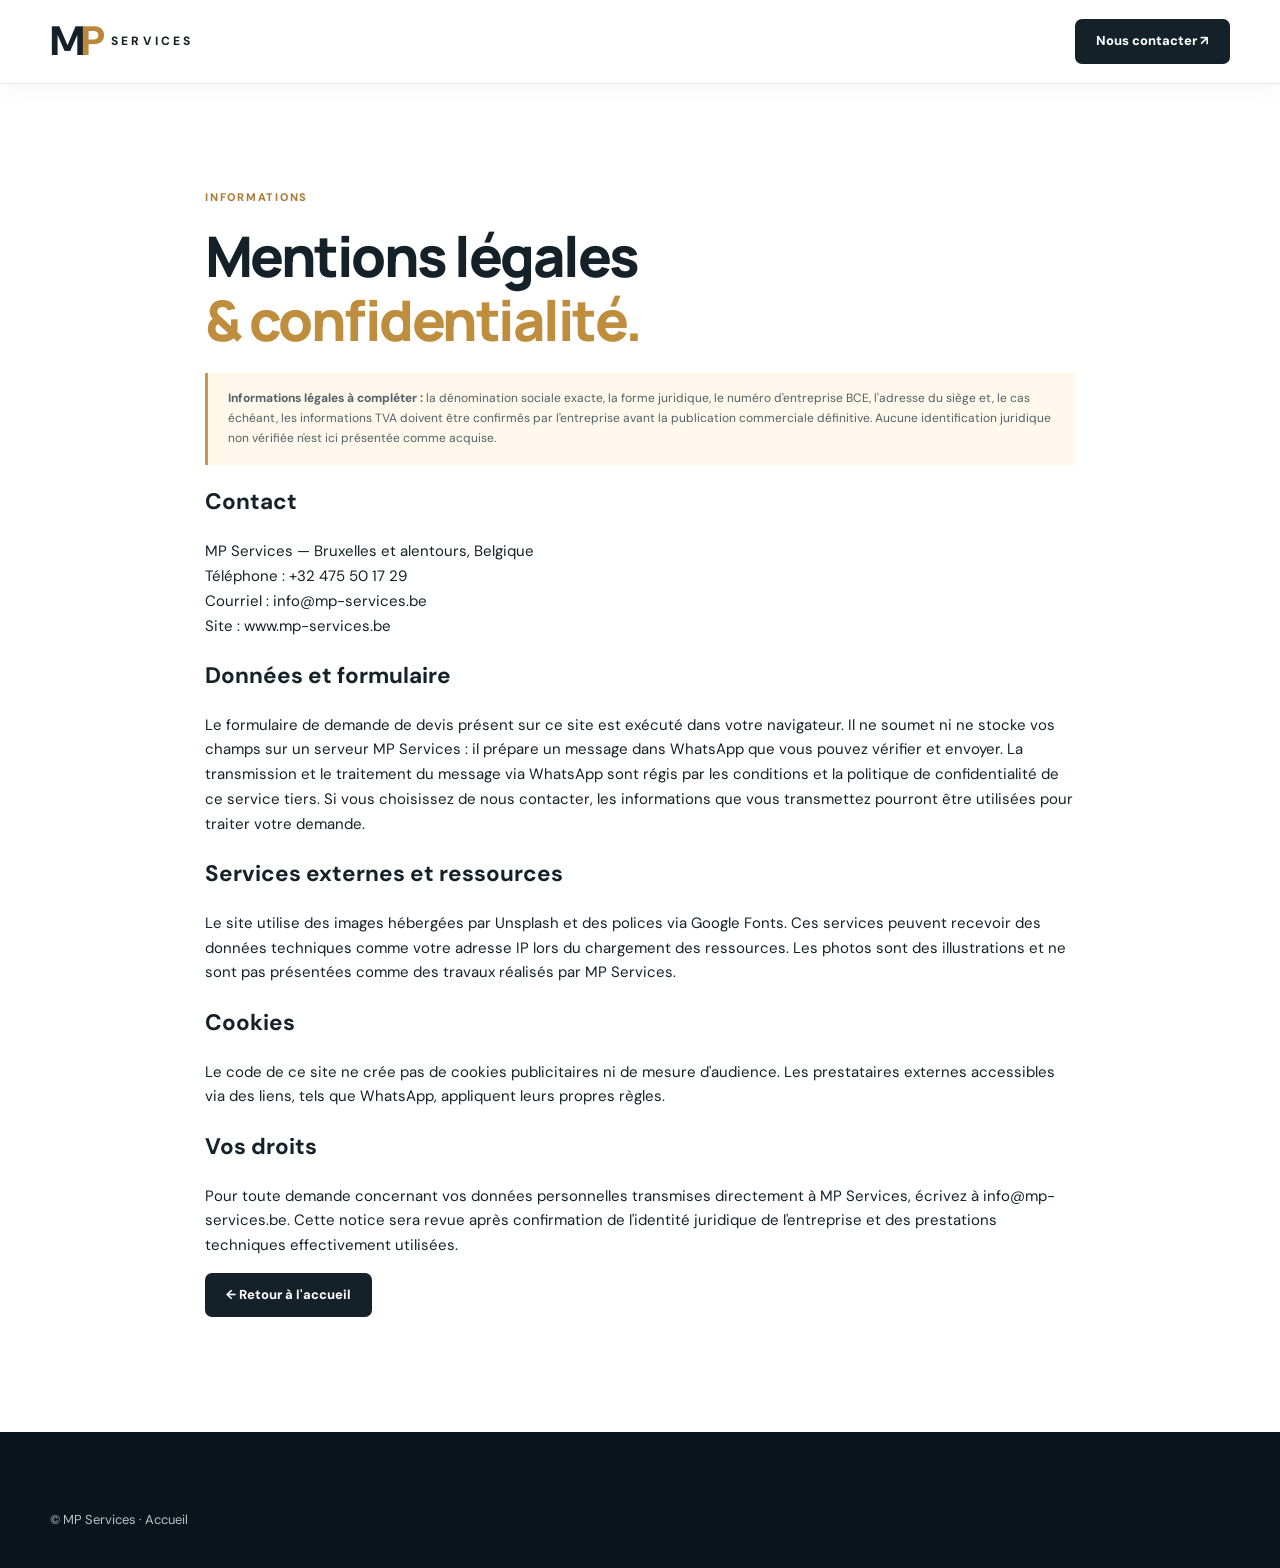
==== mentions-legales.html @ d0481eaf "feat: add provisional Belgian legal and privacy information" ====
<!doctype html><html lang="fr-BE"><head><meta charset="utf-8"><meta name="viewport" content="width=device-width,initial-scale=1"><title>Mentions légales et confidentialité | MP Services</title><meta name="robots" content="noindex,follow"><link rel="icon" href="assets/favicon.svg" type="image/svg+xml"><link rel="stylesheet" href="assets/site.css"></head><body><header class="site-header"><div class="container nav-inner"><a class="brand" href="./"><span class="brand-symbol">M<span>P</span></span><span class="brand-word">SERVICES</span></a><a class="btn btn-dark" href="./#contact">Nous contacter ↗</a></div></header><main class="section"><div class="container" style="max-width:870px"><span class="kicker">INFORMATIONS</span><h1 class="h2">Mentions légales<br><em>& confidentialité.</em></h1><div class="disclosure"><strong>Informations légales à compléter :</strong> la dénomination sociale exacte, la forme juridique, le numéro d'entreprise BCE, l'adresse du siège et, le cas échéant, les informations TVA doivent être confirmés par l'entreprise avant la publication commerciale définitive. Aucune identification juridique non vérifiée n'est ici présentée comme acquise.</div><h2>Contact</h2><p>MP Services — Bruxelles et alentours, Belgique<br>Téléphone : <a href="tel:+32475501729">+32 475 50 17 29</a><br>Courriel : <a href="mailto:info@mp-services.be">info@mp-services.be</a><br>Site : www.mp-services.be</p><h2>Données et formulaire</h2><p>Le formulaire de demande de devis présent sur ce site est exécuté dans votre navigateur. Il ne soumet ni ne stocke vos champs sur un serveur MP Services : il prépare un message dans WhatsApp que vous pouvez vérifier et envoyer. La transmission et le traitement du message via WhatsApp sont régis par les conditions et la politique de confidentialité de ce service tiers. Si vous choisissez de nous contacter, les informations que vous transmettez pourront être utilisées pour traiter votre demande.</p><h2>Services externes et ressources</h2><p>Le site utilise des images hébergées par Unsplash et des polices via Google Fonts. Ces services peuvent recevoir des données techniques comme votre adresse IP lors du chargement des ressources. Les photos sont des illustrations et ne sont pas présentées comme des travaux réalisés par MP Services.</p><h2>Cookies</h2><p>Le code de ce site ne crée pas de cookies publicitaires ni de mesure d'audience. Les prestataires externes accessibles via des liens, tels que WhatsApp, appliquent leurs propres règles.</p><h2>Vos droits</h2><p>Pour toute demande concernant vos données personnelles transmises directement à MP Services, écrivez à <a href="mailto:info@mp-services.be">info@mp-services.be</a>. Cette notice sera revue après confirmation de l'identité juridique de l'entreprise et des prestations techniques effectivement utilisées.</p><p><a class="btn btn-dark" href="./">← Retour à l'accueil</a></p></div></main><footer class="footer"><div class="container"><p>© MP Services · <a href="./">Accueil</a></p></div></footer></body></html>
---- assets/site.css ----
@import url('https://fonts.googleapis.com/css2?family=DM+Sans:wght@400;500;600;700;800&family=Manrope:wght@400;500;600;700;800&display=swap');
:root{--ink:#142129;--ink2:#22303a;--gold:#c69a4b;--gold2:#e7c991;--paper:#faf9f6;--muted:#68737b;--line:#e4e7e8;--white:#fff;--radius:14px}
*,*::before,*::after{box-sizing:border-box}html{scroll-behavior:smooth;scroll-padding-top:92px}body{margin:0;background:#fff;color:var(--ink);font:15px/1.65 'DM Sans',Arial,sans-serif;-webkit-font-smoothing:antialiased;overflow-x:hidden}
a{color:inherit;text-decoration:none}button,input,select,textarea{font:inherit}button{cursor:pointer}img{max-width:100%;display:block}figure{margin:0}[hidden]{display:none!important}
:focus-visible{outline:3px solid #af823c;outline-offset:4px}.sr-only{position:absolute;width:1px;height:1px;padding:0;margin:-1px;overflow:hidden;clip:rect(0,0,0,0);white-space:nowrap;border:0}.container{width:min(1180px,calc(100% - 48px));margin-inline:auto}
.kicker{font-weight:800;text-transform:uppercase;letter-spacing:.16em;font-size:11px;color:#aa7b36}.h2{font-family:Manrope,Arial,sans-serif;font-weight:800;line-height:1.14;letter-spacing:-.045em;font-size:clamp(33px,4.5vw,56px);margin:15px 0 20px}.h2 em,.hero h1 em{font-style:normal;color:#be8e3e}.lead{color:#5f6a72;font-size:16px;max-width:610px}.section{padding:100px 0}.section-soft{background:var(--paper)}.section-head{display:flex;align-items:end;justify-content:space-between;gap:38px;margin-bottom:39px}.section-head .lead{max-width:380px;margin:0}
.topbar{background:#0e171e;color:#e7e9e9;font-size:12px}.topbar-inner{display:flex;justify-content:space-between;align-items:center;gap:20px;padding:8px 0}.topbar a{color:#efcb8c;font-weight:700}
.site-header{background:#fff;position:sticky;top:0;z-index:50;border-bottom:1px solid #e8e8e6;box-shadow:0 3px 20px #17222a0b}.nav-inner{height:83px;display:flex;gap:28px;align-items:center;justify-content:space-between}
.brand{display:flex;align-items:center;gap:10px;white-space:nowrap}.brand-symbol{font-size:41px;font-weight:800;letter-spacing:-.1em;line-height:1}.brand-symbol span{color:#bb873b}.brand-word{font-size:12px;line-height:1.25;letter-spacing:.27em;font-weight:800}.nav-links{display:flex;gap:28px;align-items:center;font-size:13px;font-weight:700}.nav-links a:hover,.footer a:hover{color:#b48239}.nav-actions{display:flex;align-items:center;gap:12px}
.btn{border-radius:7px;padding:13px 20px;display:inline-flex;align-items:center;justify-content:center;gap:10px;font-size:13px;font-weight:800;line-height:1.25;border:1px solid transparent;transition:background .2s,transform .2s}.btn:hover{transform:translateY(-2px)}.btn-gold{background:var(--gold);color:#172129}.btn-gold:hover{background:#e1b86f}.btn-dark{background:var(--ink);color:white}.btn-dark:hover{background:#344551}.btn-outline-light{border-color:#ffffff88;color:white}.btn-outline-light:hover{background:#ffffff20}.btn-outline{border-color:var(--ink);color:var(--ink)}.menu-toggle{display:none;border:0;background:none;padding:8px;font-size:26px}
.hero{min-height:690px;position:relative;display:flex;align-items:center;background:#1c262a;overflow:hidden;color:#fff}.hero-photo{position:absolute;inset:0;width:100%;height:100%;object-fit:cover;object-position:center 54%;filter:saturate(.88)}.hero:after{content:"";position:absolute;inset:0;background:linear-gradient(90deg,#0d171eea 2%,#14222dcc 37%,#10202b30 88%)}.hero-inner{position:relative;z-index:1;padding:95px 0 105px}.hero .kicker{color:#e6ba77}.hero h1{font:800 clamp(44px,6.4vw,83px)/1.09 Manrope,Arial,sans-serif;letter-spacing:-.055em;max-width:790px;margin:21px 0}.hero h1 em{color:#e6ba77}.hero .desc{color:#e9eaea;max-width:555px;font-size:17px;line-height:1.75}.hero-actions{display:flex;flex-wrap:wrap;gap:12px;margin-top:30px}.hero-badges{display:flex;flex-wrap:wrap;gap:26px;margin-top:57px;font-size:12px;font-weight:700;color:#eee}.hero-badges span:before{content:"✦";color:var(--gold2);margin-right:10px}.hero-credit{position:absolute;right:18px;bottom:10px;font-size:10px;color:#fffc;z-index:2}
.benefits{background:#fff;border-bottom:1px solid var(--line)}.benefit-grid{display:grid;grid-template-columns:repeat(3,1fr)}.benefit{padding:30px 22px;display:flex;gap:16px;align-items:center;border-right:1px solid var(--line)}.benefit:last-child{border:0}.benefit-icon{width:48px;height:48px;border:1px solid #dfc497;display:grid;place-items:center;border-radius:50%;color:#ac772e;font-size:22px;flex:none}.benefit b{display:block;font-size:14px}.benefit p{margin:2px 0 0;font-size:12px;color:var(--muted)}
.intro-grid{display:grid;grid-template-columns:1fr 1fr;gap:9%;align-items:center}.intro-photo-wrap{position:relative}.intro-photo-wrap img{height:500px;width:100%;object-fit:cover;border-radius:var(--radius)}.intro-photo-wrap:after{content:"";position:absolute;border:7px solid #e6c58a;width:42%;height:41%;right:-16px;bottom:-16px;border-radius:5px;z-index:-1}.intro-copy p{color:var(--muted);margin-bottom:23px}
.services-grid{display:grid;grid-template-columns:repeat(3,1fr);gap:22px}.service-card{background:white;border:1px solid var(--line);border-radius:12px;overflow:hidden;transition:transform .2s,box-shadow .2s}.service-card:hover{transform:translateY(-4px);box-shadow:0 15px 35px #12212b15}.service-card img{width:100%;height:230px;object-fit:cover}.service-card-body{padding:25px}.service-card .eyeline{font-size:11px;letter-spacing:.11em;color:#a47836;font-weight:800;text-transform:uppercase}.service-card h3{margin:6px 0 7px;font-size:21px;letter-spacing:-.025em}.service-card p{color:var(--muted);font-size:13px;min-height:68px}.service-card a{font-size:13px;font-weight:800;color:#8e642d;display:inline-flex;align-items:center;gap:8px}.service-card a:hover{text-decoration:underline}
.panel-dark{background:#111c23;color:white;padding:75px 0}.panel-dark .h2{max-width:720px}.panel-dark .lead{color:#c8d0d2}.panel-dark .kicker{color:#dfb474}.panel-cols{display:grid;grid-template-columns:1.4fr .6fr;align-items:center;gap:50px}
.filters{display:flex;gap:10px;flex-wrap:wrap;margin:24px 0 28px}.filter{border:1px solid #d9dddf;background:white;border-radius:99px;padding:10px 18px;font-weight:800;font-size:12px}.filter[aria-pressed=true]{background:var(--ink);color:#fff;border-color:var(--ink)}.gallery-grid{display:grid;grid-template-columns:repeat(3,1fr);gap:20px}.gallery-item{overflow:hidden;border-radius:12px;background:#fff;border:1px solid #e5e6e6;cursor:pointer;text-align:left;padding:0}.gallery-item:hover img{transform:scale(1.045)}.gallery-item img{width:100%;height:255px;object-fit:cover;transition:transform .35s}.gallery-meta{padding:18px 19px}.gallery-meta strong{font-size:17px;display:block}.gallery-meta span{color:var(--muted);font-size:12px}.tag{font-size:10px;font-weight:800;text-transform:uppercase;letter-spacing:.1em;color:#956b35}.disclosure{border-left:3px solid var(--gold);background:#fff8eb;padding:16px 20px;font-size:12px;color:#526069;margin-top:22px;line-height:1.65}
.process-grid{display:grid;grid-template-columns:repeat(4,1fr);gap:20px}.process-item{border-top:2px solid #dbbf8e;padding-top:20px}.process-item .number{font-size:35px;font-weight:800;color:#c89e5b}.process-item h3{font-size:18px;margin:10px 0}.process-item p{color:var(--muted);font-size:13px}
.comparison-layout{display:grid;grid-template-columns:.7fr 1.3fr;align-items:center;gap:8%}.compare-box{border-radius:12px;overflow:hidden;position:relative;aspect-ratio:16/10;background:#d1d1cd}.compare-box img{position:absolute;inset:0;width:100%;height:100%;object-fit:cover}.compare-top{clip-path:inset(0 50% 0 0)}.compare-divider{position:absolute;top:0;bottom:0;left:50%;width:3px;background:white;transform:translateX(-50%);box-shadow:0 0 8px #0008}.compare-handle{position:absolute;left:50%;top:50%;transform:translate(-50%,-50%);background:white;width:45px;height:45px;border-radius:50%;display:grid;place-items:center;box-shadow:0 2px 12px #0003;font-size:19px}.compare-label{position:absolute;top:18px;background:#142129cc;color:#fff;font-size:11px;font-weight:700;padding:7px 10px;border-radius:5px}.compare-label.before{left:17px}.compare-label.after{right:17px}.compare-range{width:100%;margin:14px 0;accent-color:#a77e3c}.compare-note{font-size:11px;color:#64717b}
.testimonials-placeholder{background:#f5f2eb;border-radius:12px;padding:30px}.testimonials-placeholder p{color:var(--muted);font-size:13px}
.faq-list{max-width:820px;margin:auto}.faq-list details{border-bottom:1px solid var(--line);padding:19px 0}.faq-list summary{font-weight:800;font-size:16px;cursor:pointer;list-style:none;display:flex;justify-content:space-between;gap:15px}.faq-list summary:after{content:"+";color:#b58a45;font-size:23px}.faq-list details[open] summary:after{content:"−"}.faq-list p{color:var(--muted);margin:12px 0 2px;font-size:14px}
.contact-section{background:#101b23;color:white}.contact-grid{display:grid;grid-template-columns:1fr 1fr;gap:10%;align-items:start}.contact-section .kicker{color:#e4b36b}.contact-section .h2 em{color:#e4b36b}.contact-section .lead{color:#c9ced1}.contact-methods{display:grid;gap:16px;margin-top:40px}.contact-methods a{font-size:18px;font-weight:800;overflow-wrap:anywhere}.contact-methods a:hover{color:#e7bc7c}.contact-methods span{color:#d8dedf;font-size:14px}
.quote-form{background:white;border-radius:12px;padding:32px;color:var(--ink)}.quote-form h3{font-size:22px;margin:0 0 6px}.quote-form>p{font-size:13px;color:var(--muted);margin:0 0 16px}.form-row{display:grid;grid-template-columns:1fr 1fr;gap:12px}.quote-form label{display:block;font-size:12px;font-weight:800;margin:14px 0 5px}.quote-form input,.quote-form textarea,.quote-form select{border:1px solid #d8dddf;border-radius:6px;background:#fcfcfb;width:100%;padding:12px 13px;min-height:46px;color:var(--ink)}.quote-form textarea{min-height:110px;resize:vertical}.quote-form .btn{width:100%;margin-top:20px}.form-note{font-size:11px!important;line-height:1.5;color:#67727a!important;margin-top:12px!important}
.footer{background:#0b141a;color:white;padding:64px 0 24px}.footer-grid{display:grid;grid-template-columns:1.6fr .8fr 1fr;gap:45px}.footer p,.footer a,.footer small{color:#b9c2c7;font-size:13px}.footer nav{display:grid;gap:10px;align-content:start}.footer strong{display:block;color:white;margin-bottom:12px}.footer-bottom{border-top:1px solid #ffffff22;margin-top:45px;padding-top:21px;display:flex;justify-content:space-between;gap:15px;flex-wrap:wrap;color:#94a0a6;font-size:11px}.footer-bottom a{font-size:11px}
.whatsapp-floating{position:fixed;right:22px;bottom:22px;z-index:55;background:#20b765;border:2px solid white;color:white;border-radius:60px;padding:12px 17px;box-shadow:0 7px 22px #0005;font-weight:800;display:flex;align-items:center;gap:8px}.whatsapp-floating:hover{background:#13974e}
.modal{position:fixed;inset:0;background:#061017e8;z-index:100;display:none;align-items:center;justify-content:center;padding:26px}.modal.open{display:flex}.modal-shell{width:min(980px,100%);max-height:92vh;overflow:auto;background:#fff;border-radius:13px;position:relative}.modal-shell img{width:100%;max-height:68vh;object-fit:contain;background:#111}.modal-description{padding:16px 23px}.modal-description strong{display:block}.modal-description p{margin:5px 0;color:var(--muted);font-size:13px}.modal-close{position:absolute;right:12px;top:12px;background:white;color:#142129;border:0;border-radius:50%;width:42px;height:42px;font-size:23px;box-shadow:0 3px 15px #0005}
.service-hero{background:#15222b;color:#fff;padding:85px 0 80px}.service-hero .h2{max-width:800px}.service-hero p{color:#cbd0d2;max-width:660px}.service-detail-grid{display:grid;grid-template-columns:1fr 1fr;gap:8%;align-items:center}.service-detail-grid img{width:100%;height:470px;object-fit:cover;border-radius:12px}.service-detail-grid ul{padding-left:18px;color:var(--muted)}.service-detail-grid li{margin-bottom:10px}.breadcrumbs{font-size:12px;color:#e7c78d}.breadcrumbs a{text-decoration:underline}
@media(max-width:1050px){.nav-links{gap:16px}.nav-inner{gap:10px}.services-grid{grid-template-columns:repeat(2,1fr)}.gallery-grid{grid-template-columns:repeat(2,1fr)}.contact-grid{gap:5%}}
@media(max-width:800px){.nav-inner{height:72px}.menu-toggle{display:block}.nav-links{display:none;position:absolute;top:72px;left:0;right:0;flex-direction:column;align-items:stretch;background:#fff;padding:24px;box-shadow:0 14px 25px #14212918;gap:19px}.nav-links.is-open{display:flex}.nav-actions .btn{display:none}.benefit-grid{grid-template-columns:1fr}.benefit{padding:20px 0;border-right:0;border-bottom:1px solid var(--line)}.benefit:last-child{border:0}.intro-grid,.comparison-layout,.contact-grid,.service-detail-grid{grid-template-columns:1fr}.intro-photo-wrap img{height:370px}.process-grid{grid-template-columns:repeat(2,1fr)}.panel-cols{grid-template-columns:1fr}.footer-grid{grid-template-columns:1fr 1fr}.footer-grid>div:first-child{grid-column:1/-1}.hero{min-height:610px}.hero:after{background:linear-gradient(90deg,#0d171eea,#14222d91)}.hero-inner{padding:80px 0}.hero-photo{object-position:65% center}}
@media(max-width:600px){.container{width:min(100% - 32px,1180px)}.topbar-inner{justify-content:center}.topbar-inner>span{display:none}.brand-symbol{font-size:36px}.brand-word{font-size:10px}.section{padding:68px 0}.section-head{display:block}.section-head .lead{margin-top:0}.services-grid,.gallery-grid{grid-template-columns:1fr}.service-card img{height:230px}.gallery-item img{height:240px}.service-card p{min-height:0}.hero{min-height:640px}.hero h1{font-size:clamp(42px,10vw,57px)}.hero .desc{font-size:15px}.hero-actions{flex-direction:column;align-items:stretch}.hero-actions .btn{text-align:center}.hero-badges{margin-top:34px;gap:11px 20px}.process-grid{grid-template-columns:1fr 1fr}.process-item h3{font-size:15px}.process-item p{font-size:12px}.form-row{grid-template-columns:1fr}.quote-form{padding:22px}.contact-methods a{font-size:16px}.footer-grid{grid-template-columns:1fr}.footer-grid>div:first-child{grid-column:auto}.whatsapp-floating{padding:12px;right:13px;bottom:13px}.whatsapp-floating span{display:none}.faq-list summary{font-size:15px}}
@media(prefers-reduced-motion:reduce){html{scroll-behavior:auto}*,*:before,*:after{transition:none!important;animation:none!important}}
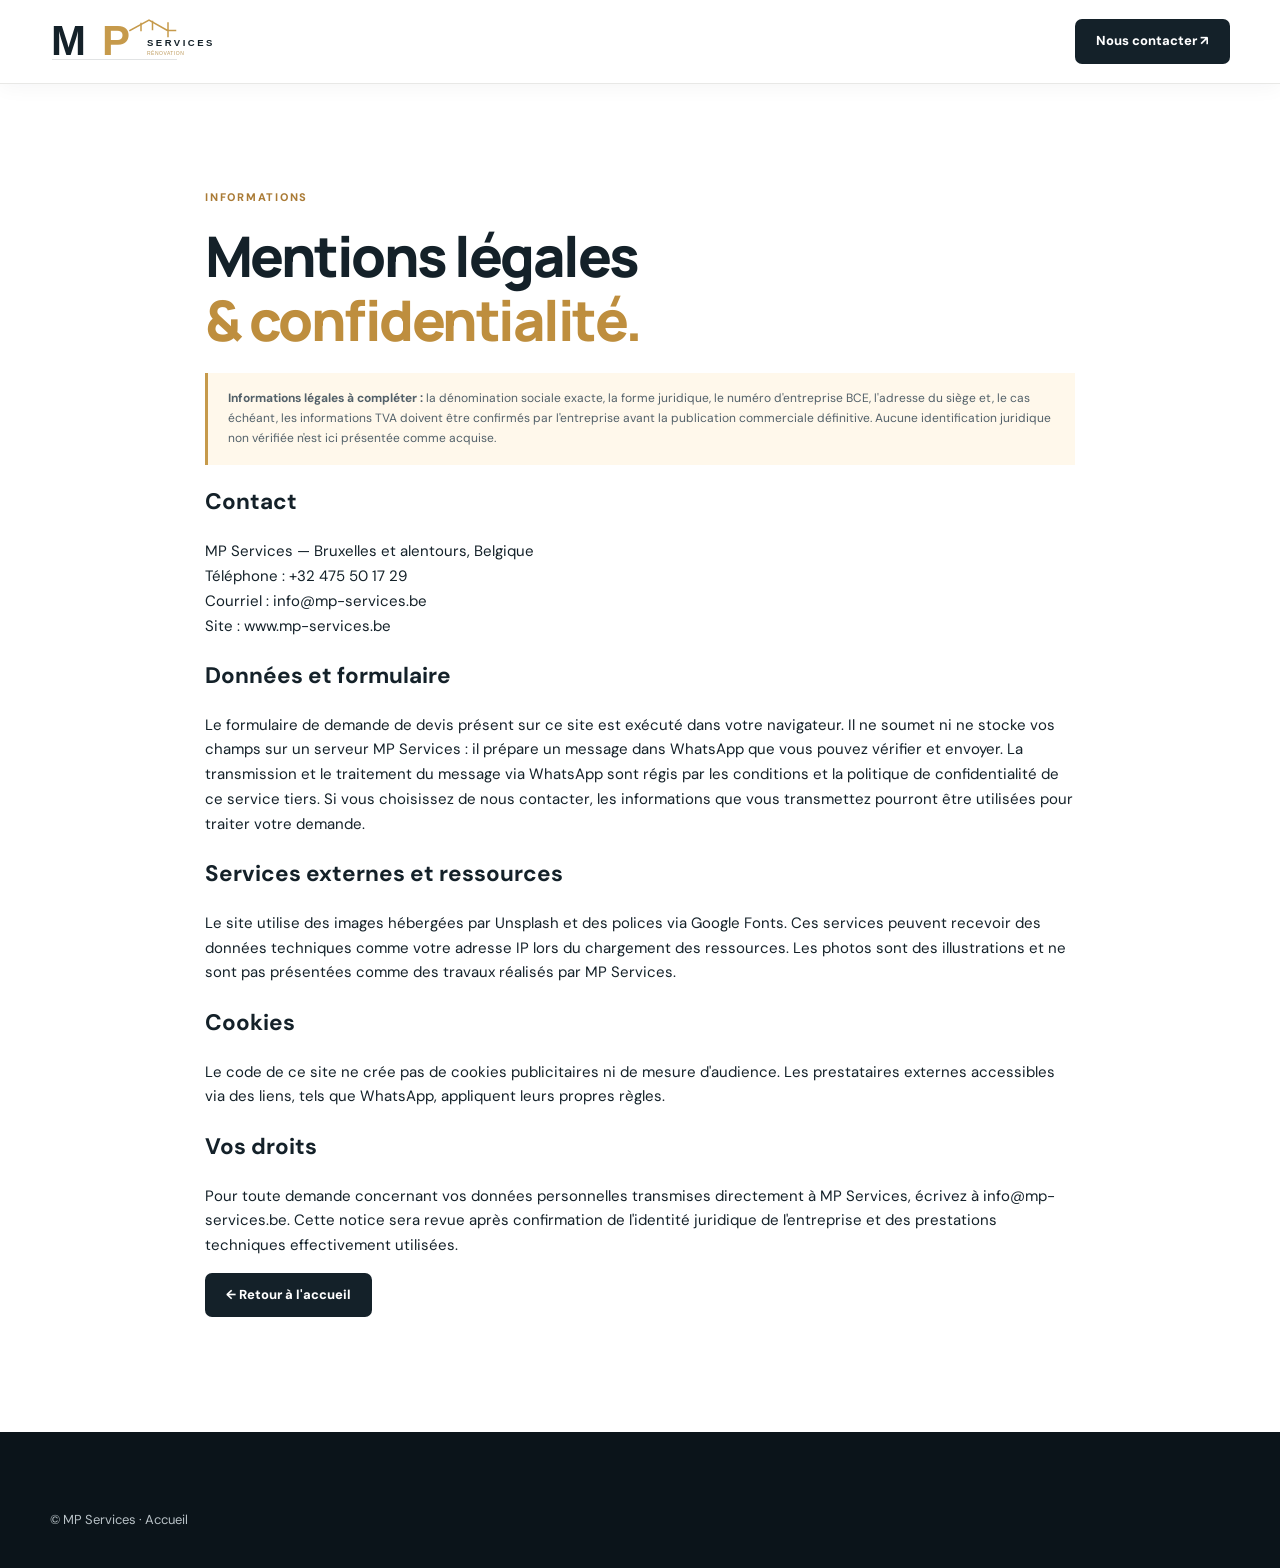
==== commit 44a58525: "design: apply branded MP Services logos to navigation and footer" ====
--- a/mentions-legales.html
+++ b/mentions-legales.html
@@ -1 +1 @@
-<!doctype html><html lang="fr-BE"><head><meta charset="utf-8"><meta name="viewport" content="width=device-width,initial-scale=1"><title>Mentions légales et confidentialité | MP Services</title><meta name="robots" content="noindex,follow"><link rel="icon" href="assets/favicon.svg" type="image/svg+xml"><link rel="stylesheet" href="assets/site.css"></head><body><header class="site-header"><div class="container nav-inner"><a class="brand" href="./"><span class="brand-symbol">M<span>P</span></span><span class="brand-word">SERVICES</span></a><a class="btn btn-dark" href="./#contact">Nous contacter ↗</a></div></header><main class="section"><div class="container" style="max-width:870px"><span class="kicker">INFORMATIONS</span><h1 class="h2">Mentions légales<br><em>& confidentialité.</em></h1><div class="disclosure"><strong>Informations légales à compléter :</strong> la dénomination sociale exacte, la forme juridique, le numéro d'entreprise BCE, l'adresse du siège et, le cas échéant, les informations TVA doivent être confirmés par l'entreprise avant la publication commerciale définitive. Aucune identification juridique non vérifiée n'est ici présentée comme acquise.</div><h2>Contact</h2><p>MP Services — Bruxelles et alentours, Belgique<br>Téléphone : <a href="tel:+32475501729">+32 475 50 17 29</a><br>Courriel : <a href="mailto:info@mp-services.be">info@mp-services.be</a><br>Site : www.mp-services.be</p><h2>Données et formulaire</h2><p>Le formulaire de demande de devis présent sur ce site est exécuté dans votre navigateur. Il ne soumet ni ne stocke vos champs sur un serveur MP Services : il prépare un message dans WhatsApp que vous pouvez vérifier et envoyer. La transmission et le traitement du message via WhatsApp sont régis par les conditions et la politique de confidentialité de ce service tiers. Si vous choisissez de nous contacter, les informations que vous transmettez pourront être utilisées pour traiter votre demande.</p><h2>Services externes et ressources</h2><p>Le site utilise des images hébergées par Unsplash et des polices via Google Fonts. Ces services peuvent recevoir des données techniques comme votre adresse IP lors du chargement des ressources. Les photos sont des illustrations et ne sont pas présentées comme des travaux réalisés par MP Services.</p><h2>Cookies</h2><p>Le code de ce site ne crée pas de cookies publicitaires ni de mesure d'audience. Les prestataires externes accessibles via des liens, tels que WhatsApp, appliquent leurs propres règles.</p><h2>Vos droits</h2><p>Pour toute demande concernant vos données personnelles transmises directement à MP Services, écrivez à <a href="mailto:info@mp-services.be">info@mp-services.be</a>. Cette notice sera revue après confirmation de l'identité juridique de l'entreprise et des prestations techniques effectivement utilisées.</p><p><a class="btn btn-dark" href="./">← Retour à l'accueil</a></p></div></main><footer class="footer"><div class="container"><p>© MP Services · <a href="./">Accueil</a></p></div></footer></body></html>+<!doctype html><html lang="fr-BE"><head><meta charset="utf-8"><meta name="viewport" content="width=device-width,initial-scale=1"><title>Mentions légales et confidentialité | MP Services</title><meta name="robots" content="noindex,follow"><link rel="icon" href="assets/favicon.svg" type="image/svg+xml"><link rel="stylesheet" href="assets/site.css"></head><body><header class="site-header"><div class="container nav-inner"><a class="brand" href="./"><img src="assets/logo-dark.svg" alt="MP Services" width="170" height="50"></a><a class="btn btn-dark" href="./#contact">Nous contacter ↗</a></div></header><main class="section"><div class="container" style="max-width:870px"><span class="kicker">INFORMATIONS</span><h1 class="h2">Mentions légales<br><em>& confidentialité.</em></h1><div class="disclosure"><strong>Informations légales à compléter :</strong> la dénomination sociale exacte, la forme juridique, le numéro d'entreprise BCE, l'adresse du siège et, le cas échéant, les informations TVA doivent être confirmés par l'entreprise avant la publication commerciale définitive. Aucune identification juridique non vérifiée n'est ici présentée comme acquise.</div><h2>Contact</h2><p>MP Services — Bruxelles et alentours, Belgique<br>Téléphone : <a href="tel:+32475501729">+32 475 50 17 29</a><br>Courriel : <a href="mailto:info@mp-services.be">info@mp-services.be</a><br>Site : www.mp-services.be</p><h2>Données et formulaire</h2><p>Le formulaire de demande de devis présent sur ce site est exécuté dans votre navigateur. Il ne soumet ni ne stocke vos champs sur un serveur MP Services : il prépare un message dans WhatsApp que vous pouvez vérifier et envoyer. La transmission et le traitement du message via WhatsApp sont régis par les conditions et la politique de confidentialité de ce service tiers. Si vous choisissez de nous contacter, les informations que vous transmettez pourront être utilisées pour traiter votre demande.</p><h2>Services externes et ressources</h2><p>Le site utilise des images hébergées par Unsplash et des polices via Google Fonts. Ces services peuvent recevoir des données techniques comme votre adresse IP lors du chargement des ressources. Les photos sont des illustrations et ne sont pas présentées comme des travaux réalisés par MP Services.</p><h2>Cookies</h2><p>Le code de ce site ne crée pas de cookies publicitaires ni de mesure d'audience. Les prestataires externes accessibles via des liens, tels que WhatsApp, appliquent leurs propres règles.</p><h2>Vos droits</h2><p>Pour toute demande concernant vos données personnelles transmises directement à MP Services, écrivez à <a href="mailto:info@mp-services.be">info@mp-services.be</a>. Cette notice sera revue après confirmation de l'identité juridique de l'entreprise et des prestations techniques effectivement utilisées.</p><p><a class="btn btn-dark" href="./">← Retour à l'accueil</a></p></div></main><footer class="footer"><div class="container"><p>© MP Services · <a href="./">Accueil</a></p></div></footer></body></html>
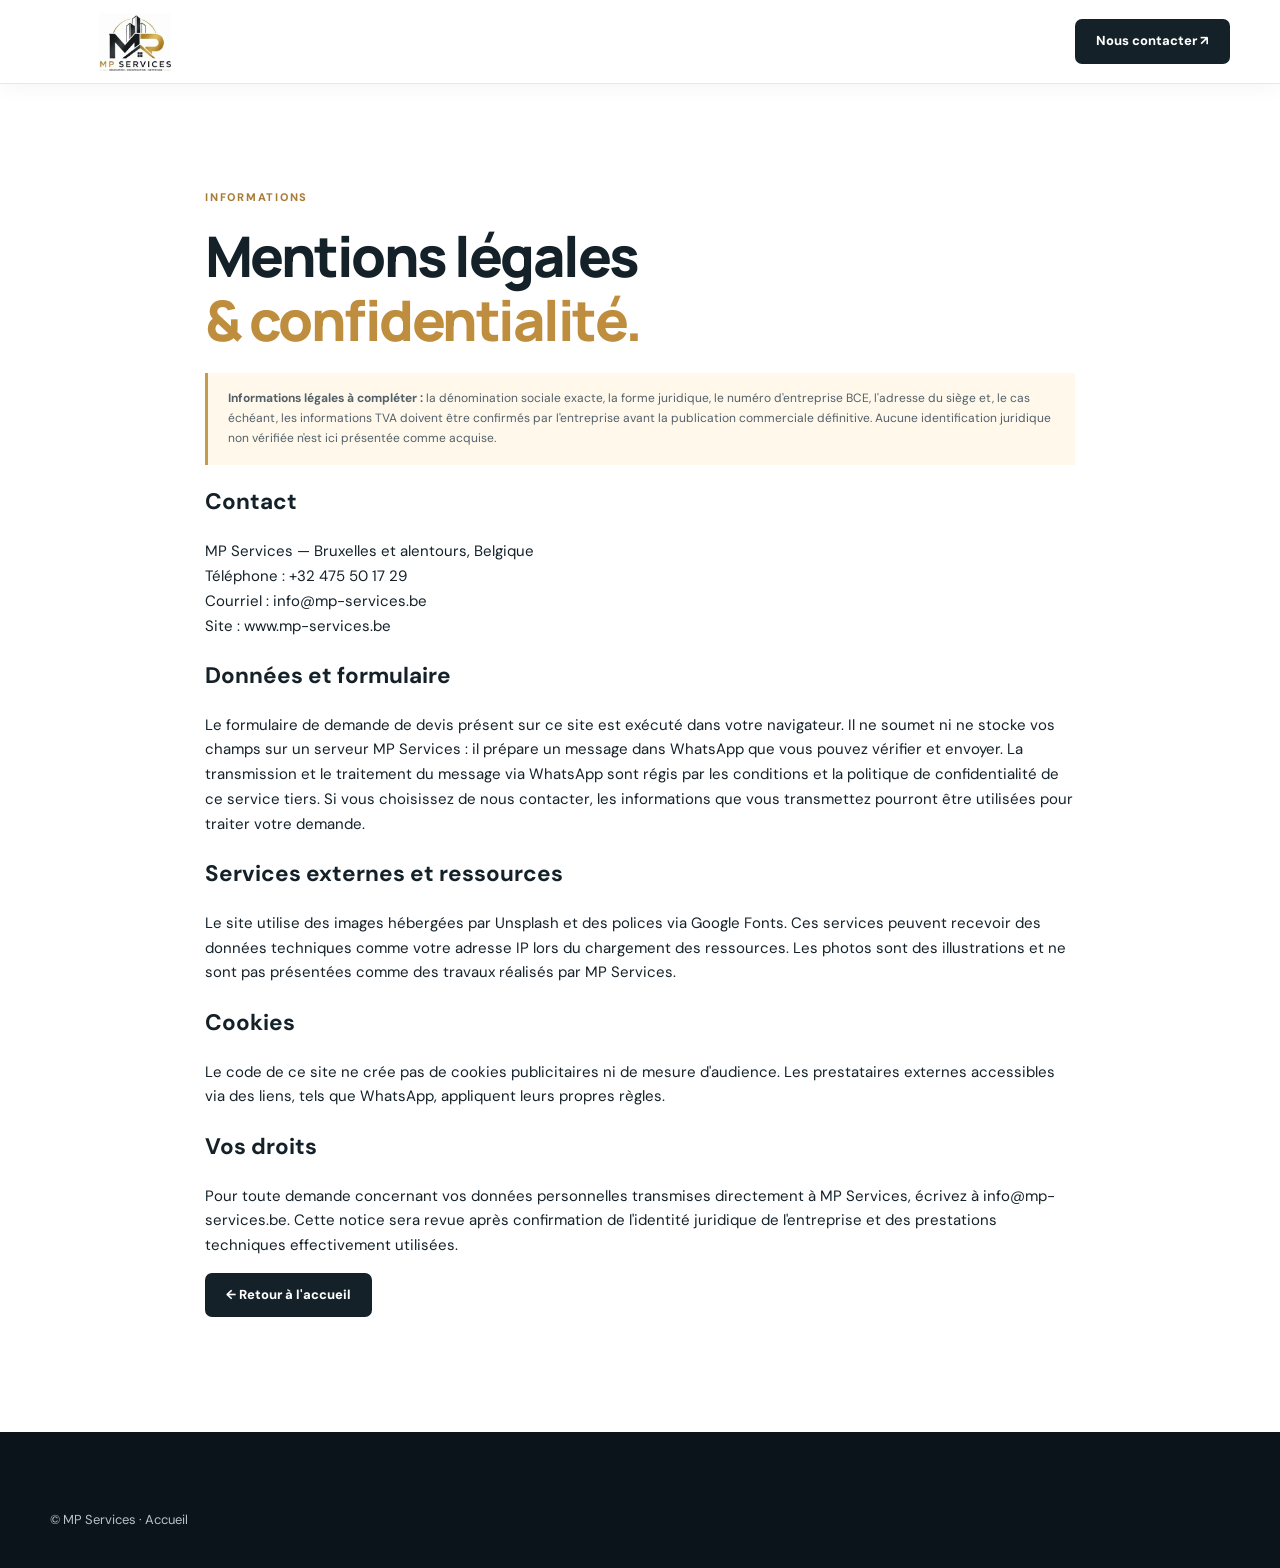
==== commit 2ca36cc6: "brand: replace recreated logos with official MP Services logo" ====
--- a/mentions-legales.html
+++ b/mentions-legales.html
@@ -1 +1 @@
-<!doctype html><html lang="fr-BE"><head><meta charset="utf-8"><meta name="viewport" content="width=device-width,initial-scale=1"><title>Mentions légales et confidentialité | MP Services</title><meta name="robots" content="noindex,follow"><link rel="icon" href="assets/favicon.svg" type="image/svg+xml"><link rel="stylesheet" href="assets/site.css"></head><body><header class="site-header"><div class="container nav-inner"><a class="brand" href="./"><img src="assets/logo-dark.svg" alt="MP Services" width="170" height="50"></a><a class="btn btn-dark" href="./#contact">Nous contacter ↗</a></div></header><main class="section"><div class="container" style="max-width:870px"><span class="kicker">INFORMATIONS</span><h1 class="h2">Mentions légales<br><em>& confidentialité.</em></h1><div class="disclosure"><strong>Informations légales à compléter :</strong> la dénomination sociale exacte, la forme juridique, le numéro d'entreprise BCE, l'adresse du siège et, le cas échéant, les informations TVA doivent être confirmés par l'entreprise avant la publication commerciale définitive. Aucune identification juridique non vérifiée n'est ici présentée comme acquise.</div><h2>Contact</h2><p>MP Services — Bruxelles et alentours, Belgique<br>Téléphone : <a href="tel:+32475501729">+32 475 50 17 29</a><br>Courriel : <a href="mailto:info@mp-services.be">info@mp-services.be</a><br>Site : www.mp-services.be</p><h2>Données et formulaire</h2><p>Le formulaire de demande de devis présent sur ce site est exécuté dans votre navigateur. Il ne soumet ni ne stocke vos champs sur un serveur MP Services : il prépare un message dans WhatsApp que vous pouvez vérifier et envoyer. La transmission et le traitement du message via WhatsApp sont régis par les conditions et la politique de confidentialité de ce service tiers. Si vous choisissez de nous contacter, les informations que vous transmettez pourront être utilisées pour traiter votre demande.</p><h2>Services externes et ressources</h2><p>Le site utilise des images hébergées par Unsplash et des polices via Google Fonts. Ces services peuvent recevoir des données techniques comme votre adresse IP lors du chargement des ressources. Les photos sont des illustrations et ne sont pas présentées comme des travaux réalisés par MP Services.</p><h2>Cookies</h2><p>Le code de ce site ne crée pas de cookies publicitaires ni de mesure d'audience. Les prestataires externes accessibles via des liens, tels que WhatsApp, appliquent leurs propres règles.</p><h2>Vos droits</h2><p>Pour toute demande concernant vos données personnelles transmises directement à MP Services, écrivez à <a href="mailto:info@mp-services.be">info@mp-services.be</a>. Cette notice sera revue après confirmation de l'identité juridique de l'entreprise et des prestations techniques effectivement utilisées.</p><p><a class="btn btn-dark" href="./">← Retour à l'accueil</a></p></div></main><footer class="footer"><div class="container"><p>© MP Services · <a href="./">Accueil</a></p></div></footer></body></html>+<!doctype html><html lang="fr-BE"><head><meta charset="utf-8"><meta name="viewport" content="width=device-width,initial-scale=1"><title>Mentions légales et confidentialité | MP Services</title><meta name="robots" content="noindex,follow"><link rel="icon" href="assets/favicon.svg" type="image/svg+xml"><link rel="stylesheet" href="assets/site.css"></head><body><header class="site-header"><div class="container nav-inner"><a class="brand" href="./"><img src="assets/logo-oficial.webp" alt="MP Services" width="220" height="175"></a><a class="btn btn-dark" href="./#contact">Nous contacter ↗</a></div></header><main class="section"><div class="container" style="max-width:870px"><span class="kicker">INFORMATIONS</span><h1 class="h2">Mentions légales<br><em>& confidentialité.</em></h1><div class="disclosure"><strong>Informations légales à compléter :</strong> la dénomination sociale exacte, la forme juridique, le numéro d'entreprise BCE, l'adresse du siège et, le cas échéant, les informations TVA doivent être confirmés par l'entreprise avant la publication commerciale définitive. Aucune identification juridique non vérifiée n'est ici présentée comme acquise.</div><h2>Contact</h2><p>MP Services — Bruxelles et alentours, Belgique<br>Téléphone : <a href="tel:+32475501729">+32 475 50 17 29</a><br>Courriel : <a href="mailto:info@mp-services.be">info@mp-services.be</a><br>Site : www.mp-services.be</p><h2>Données et formulaire</h2><p>Le formulaire de demande de devis présent sur ce site est exécuté dans votre navigateur. Il ne soumet ni ne stocke vos champs sur un serveur MP Services : il prépare un message dans WhatsApp que vous pouvez vérifier et envoyer. La transmission et le traitement du message via WhatsApp sont régis par les conditions et la politique de confidentialité de ce service tiers. Si vous choisissez de nous contacter, les informations que vous transmettez pourront être utilisées pour traiter votre demande.</p><h2>Services externes et ressources</h2><p>Le site utilise des images hébergées par Unsplash et des polices via Google Fonts. Ces services peuvent recevoir des données techniques comme votre adresse IP lors du chargement des ressources. Les photos sont des illustrations et ne sont pas présentées comme des travaux réalisés par MP Services.</p><h2>Cookies</h2><p>Le code de ce site ne crée pas de cookies publicitaires ni de mesure d'audience. Les prestataires externes accessibles via des liens, tels que WhatsApp, appliquent leurs propres règles.</p><h2>Vos droits</h2><p>Pour toute demande concernant vos données personnelles transmises directement à MP Services, écrivez à <a href="mailto:info@mp-services.be">info@mp-services.be</a>. Cette notice sera revue après confirmation de l'identité juridique de l'entreprise et des prestations techniques effectivement utilisées.</p><p><a class="btn btn-dark" href="./">← Retour à l'accueil</a></p></div></main><footer class="footer"><div class="container"><p>© MP Services · <a href="./">Accueil</a></p></div></footer></body></html>
--- a/assets/site.css
+++ b/assets/site.css
@@ -28,3 +28,5 @@
 @media(max-width:800px){.nav-inner{height:72px}.menu-toggle{display:block}.nav-links{display:none;position:absolute;top:72px;left:0;right:0;flex-direction:column;align-items:stretch;background:#fff;padding:24px;box-shadow:0 14px 25px #14212918;gap:19px}.nav-links.is-open{display:flex}.nav-actions .btn{display:none}.benefit-grid{grid-template-columns:1fr}.benefit{padding:20px 0;border-right:0;border-bottom:1px solid var(--line)}.benefit:last-child{border:0}.intro-grid,.comparison-layout,.contact-grid,.service-detail-grid{grid-template-columns:1fr}.intro-photo-wrap img{height:370px}.process-grid{grid-template-columns:repeat(2,1fr)}.panel-cols{grid-template-columns:1fr}.footer-grid{grid-template-columns:1fr 1fr}.footer-grid>div:first-child{grid-column:1/-1}.hero{min-height:610px}.hero:after{background:linear-gradient(90deg,#0d171eea,#14222d91)}.hero-inner{padding:80px 0}.hero-photo{object-position:65% center}}
 @media(max-width:600px){.container{width:min(100% - 32px,1180px)}.topbar-inner{justify-content:center}.topbar-inner>span{display:none}.brand-symbol{font-size:36px}.brand-word{font-size:10px}.section{padding:68px 0}.section-head{display:block}.section-head .lead{margin-top:0}.services-grid,.gallery-grid{grid-template-columns:1fr}.service-card img{height:230px}.gallery-item img{height:240px}.service-card p{min-height:0}.hero{min-height:640px}.hero h1{font-size:clamp(42px,10vw,57px)}.hero .desc{font-size:15px}.hero-actions{flex-direction:column;align-items:stretch}.hero-actions .btn{text-align:center}.hero-badges{margin-top:34px;gap:11px 20px}.process-grid{grid-template-columns:1fr 1fr}.process-item h3{font-size:15px}.process-item p{font-size:12px}.form-row{grid-template-columns:1fr}.quote-form{padding:22px}.contact-methods a{font-size:16px}.footer-grid{grid-template-columns:1fr}.footer-grid>div:first-child{grid-column:auto}.whatsapp-floating{padding:12px;right:13px;bottom:13px}.whatsapp-floating span{display:none}.faq-list summary{font-size:15px}}
 @media(prefers-reduced-motion:reduce){html{scroll-behavior:auto}*,*:before,*:after{transition:none!important;animation:none!important}}
+
+.brand img{width:170px;height:auto;max-height:58px;object-fit:contain}.footer .brand img{width:182px}@media(max-width:600px){.brand img{width:145px}.footer .brand img{width:175px}}
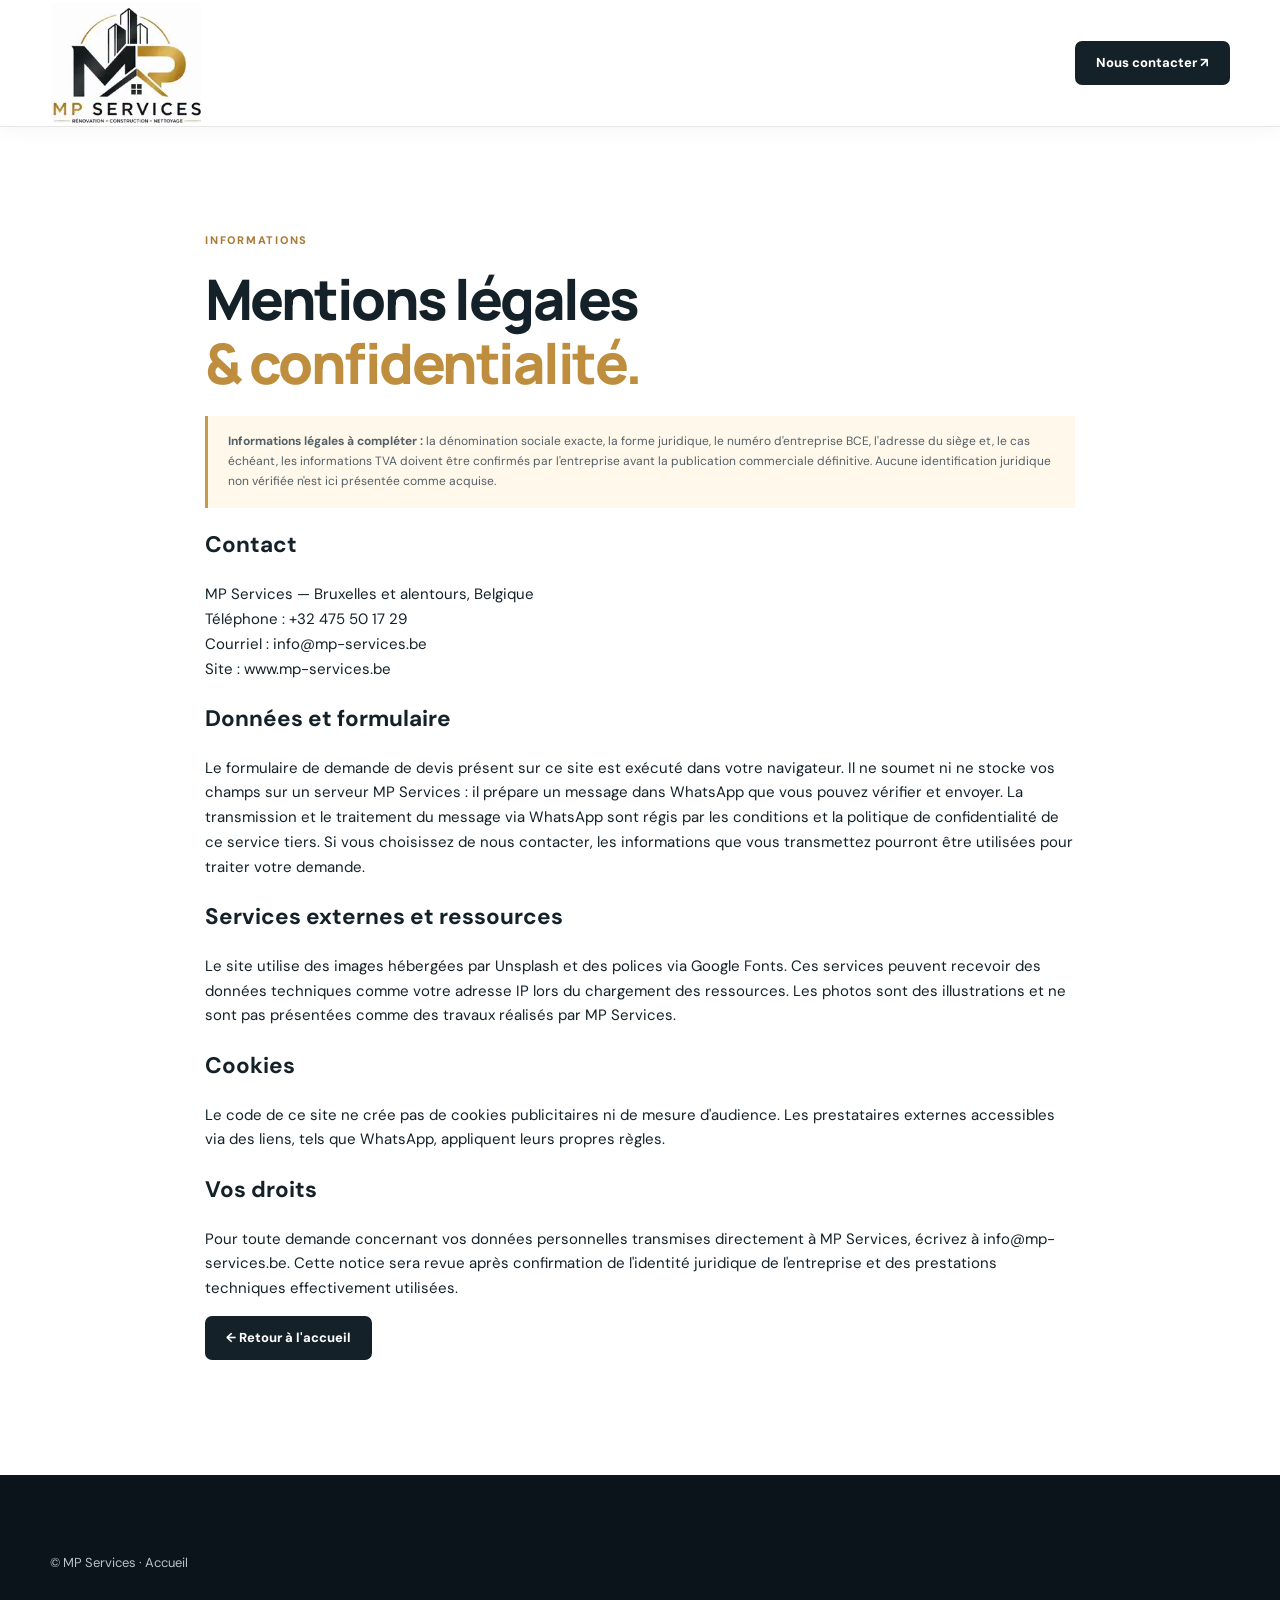
==== commit d1d6bca2: "brand: use official MP Services logo for favicon" ====
--- a/mentions-legales.html
+++ b/mentions-legales.html
@@ -1 +1 @@
-<!doctype html><html lang="fr-BE"><head><meta charset="utf-8"><meta name="viewport" content="width=device-width,initial-scale=1"><title>Mentions légales et confidentialité | MP Services</title><meta name="robots" content="noindex,follow"><link rel="icon" href="assets/favicon.svg" type="image/svg+xml"><link rel="stylesheet" href="assets/site.css"></head><body><header class="site-header"><div class="container nav-inner"><a class="brand" href="./"><img src="assets/logo-oficial.webp" alt="MP Services" width="220" height="175"></a><a class="btn btn-dark" href="./#contact">Nous contacter ↗</a></div></header><main class="section"><div class="container" style="max-width:870px"><span class="kicker">INFORMATIONS</span><h1 class="h2">Mentions légales<br><em>& confidentialité.</em></h1><div class="disclosure"><strong>Informations légales à compléter :</strong> la dénomination sociale exacte, la forme juridique, le numéro d'entreprise BCE, l'adresse du siège et, le cas échéant, les informations TVA doivent être confirmés par l'entreprise avant la publication commerciale définitive. Aucune identification juridique non vérifiée n'est ici présentée comme acquise.</div><h2>Contact</h2><p>MP Services — Bruxelles et alentours, Belgique<br>Téléphone : <a href="tel:+32475501729">+32 475 50 17 29</a><br>Courriel : <a href="mailto:info@mp-services.be">info@mp-services.be</a><br>Site : www.mp-services.be</p><h2>Données et formulaire</h2><p>Le formulaire de demande de devis présent sur ce site est exécuté dans votre navigateur. Il ne soumet ni ne stocke vos champs sur un serveur MP Services : il prépare un message dans WhatsApp que vous pouvez vérifier et envoyer. La transmission et le traitement du message via WhatsApp sont régis par les conditions et la politique de confidentialité de ce service tiers. Si vous choisissez de nous contacter, les informations que vous transmettez pourront être utilisées pour traiter votre demande.</p><h2>Services externes et ressources</h2><p>Le site utilise des images hébergées par Unsplash et des polices via Google Fonts. Ces services peuvent recevoir des données techniques comme votre adresse IP lors du chargement des ressources. Les photos sont des illustrations et ne sont pas présentées comme des travaux réalisés par MP Services.</p><h2>Cookies</h2><p>Le code de ce site ne crée pas de cookies publicitaires ni de mesure d'audience. Les prestataires externes accessibles via des liens, tels que WhatsApp, appliquent leurs propres règles.</p><h2>Vos droits</h2><p>Pour toute demande concernant vos données personnelles transmises directement à MP Services, écrivez à <a href="mailto:info@mp-services.be">info@mp-services.be</a>. Cette notice sera revue après confirmation de l'identité juridique de l'entreprise et des prestations techniques effectivement utilisées.</p><p><a class="btn btn-dark" href="./">← Retour à l'accueil</a></p></div></main><footer class="footer"><div class="container"><p>© MP Services · <a href="./">Accueil</a></p></div></footer></body></html>+<!doctype html><html lang="fr-BE"><head><meta charset="utf-8"><meta name="viewport" content="width=device-width,initial-scale=1"><title>Mentions légales et confidentialité | MP Services</title><meta name="robots" content="noindex,follow"><link rel="icon" href="assets/logo-oficial.webp" type="image/webp"><link rel="stylesheet" href="assets/site.css"></head><body><header class="site-header"><div class="container nav-inner"><a class="brand" href="./"><img src="assets/logo-oficial.webp" alt="MP Services" width="220" height="175"></a><a class="btn btn-dark" href="./#contact">Nous contacter ↗</a></div></header><main class="section"><div class="container" style="max-width:870px"><span class="kicker">INFORMATIONS</span><h1 class="h2">Mentions légales<br><em>& confidentialité.</em></h1><div class="disclosure"><strong>Informations légales à compléter :</strong> la dénomination sociale exacte, la forme juridique, le numéro d'entreprise BCE, l'adresse du siège et, le cas échéant, les informations TVA doivent être confirmés par l'entreprise avant la publication commerciale définitive. Aucune identification juridique non vérifiée n'est ici présentée comme acquise.</div><h2>Contact</h2><p>MP Services — Bruxelles et alentours, Belgique<br>Téléphone : <a href="tel:+32475501729">+32 475 50 17 29</a><br>Courriel : <a href="mailto:info@mp-services.be">info@mp-services.be</a><br>Site : www.mp-services.be</p><h2>Données et formulaire</h2><p>Le formulaire de demande de devis présent sur ce site est exécuté dans votre navigateur. Il ne soumet ni ne stocke vos champs sur un serveur MP Services : il prépare un message dans WhatsApp que vous pouvez vérifier et envoyer. La transmission et le traitement du message via WhatsApp sont régis par les conditions et la politique de confidentialité de ce service tiers. Si vous choisissez de nous contacter, les informations que vous transmettez pourront être utilisées pour traiter votre demande.</p><h2>Services externes et ressources</h2><p>Le site utilise des images hébergées par Unsplash et des polices via Google Fonts. Ces services peuvent recevoir des données techniques comme votre adresse IP lors du chargement des ressources. Les photos sont des illustrations et ne sont pas présentées comme des travaux réalisés par MP Services.</p><h2>Cookies</h2><p>Le code de ce site ne crée pas de cookies publicitaires ni de mesure d'audience. Les prestataires externes accessibles via des liens, tels que WhatsApp, appliquent leurs propres règles.</p><h2>Vos droits</h2><p>Pour toute demande concernant vos données personnelles transmises directement à MP Services, écrivez à <a href="mailto:info@mp-services.be">info@mp-services.be</a>. Cette notice sera revue après confirmation de l'identité juridique de l'entreprise et des prestations techniques effectivement utilisées.</p><p><a class="btn btn-dark" href="./">← Retour à l'accueil</a></p></div></main><footer class="footer"><div class="container"><p>© MP Services · <a href="./">Accueil</a></p></div></footer></body></html>
--- a/assets/site.css
+++ b/assets/site.css
@@ -30,3 +30,20 @@
 @media(prefers-reduced-motion:reduce){html{scroll-behavior:auto}*,*:before,*:after{transition:none!important;animation:none!important}}
 
 .brand img{width:170px;height:auto;max-height:58px;object-fit:contain}.footer .brand img{width:182px}@media(max-width:600px){.brand img{width:145px}.footer .brand img{width:175px}}
+
+/* Official heritage logo: preserve artwork, original proportions and white background */
+.site-header .nav-inner{height:126px;min-height:126px}
+.site-header .brand img{width:152px;height:auto;max-height:120px;object-fit:contain;display:block}
+.footer .brand{background:#fff;padding:10px 16px;border-radius:12px;display:inline-flex;width:fit-content;box-shadow:0 8px 25px #0002}
+.footer .brand img{width:158px;height:auto;max-height:none}
+@media(max-width:800px){
+ .site-header .nav-inner{height:106px;min-height:106px}
+ .site-header .brand img{width:118px;max-height:94px}
+ .site-header .nav-links{top:106px}
+}
+@media(max-width:600px){
+ .site-header .nav-inner{height:100px;min-height:100px}
+ .site-header .brand img{width:112px;max-height:90px}
+ .site-header .nav-links{top:100px}
+ .footer .brand img{width:150px}
+}
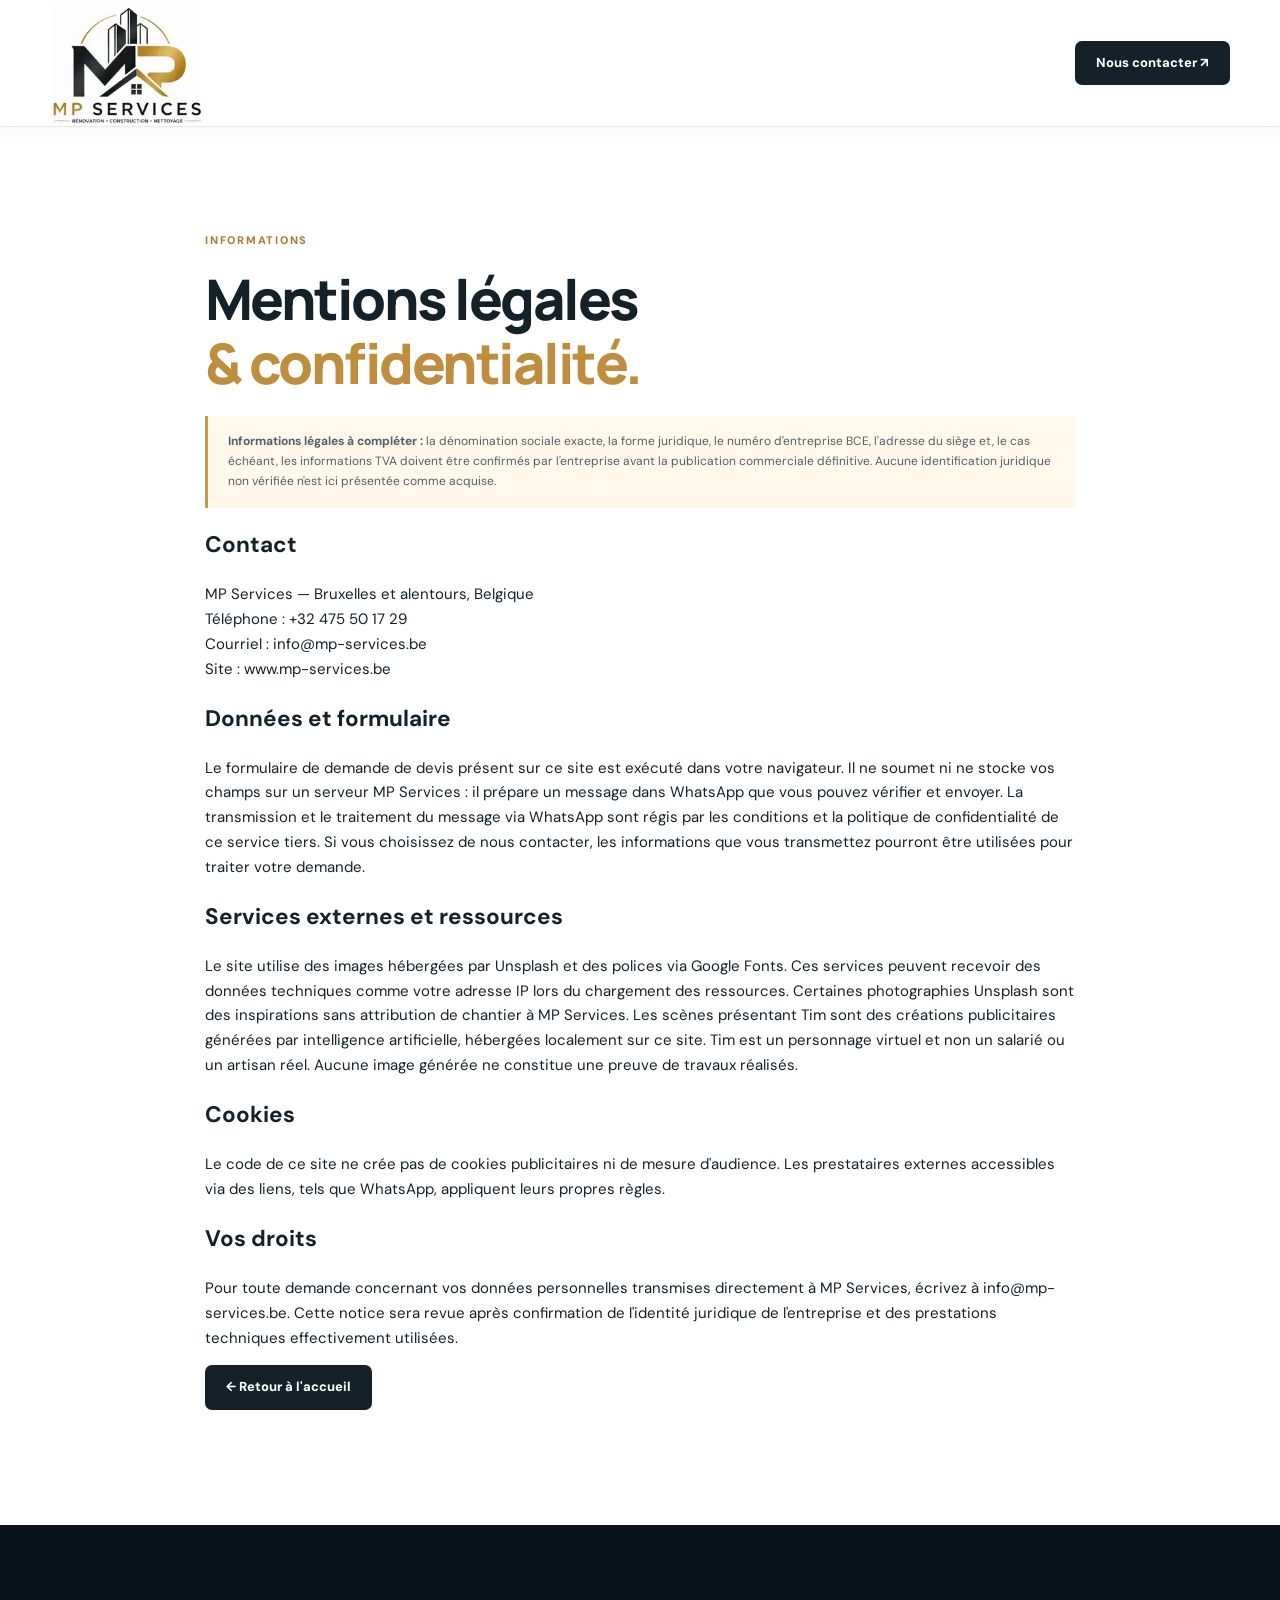
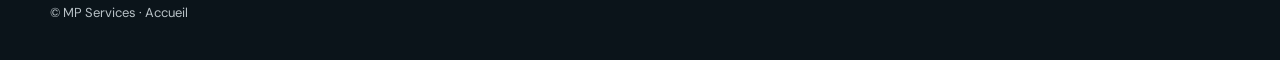
==== commit f970bd31: "legal: clarify AI virtual ambassador Tim and illustrative commercial imagery" ====
--- a/mentions-legales.html
+++ b/mentions-legales.html
@@ -1 +1 @@
-<!doctype html><html lang="fr-BE"><head><meta charset="utf-8"><meta name="viewport" content="width=device-width,initial-scale=1"><title>Mentions légales et confidentialité | MP Services</title><meta name="robots" content="noindex,follow"><link rel="icon" href="assets/logo-oficial.webp" type="image/webp"><link rel="stylesheet" href="assets/site.css"></head><body><header class="site-header"><div class="container nav-inner"><a class="brand" href="./"><img src="assets/logo-oficial.webp" alt="MP Services" width="220" height="175"></a><a class="btn btn-dark" href="./#contact">Nous contacter ↗</a></div></header><main class="section"><div class="container" style="max-width:870px"><span class="kicker">INFORMATIONS</span><h1 class="h2">Mentions légales<br><em>& confidentialité.</em></h1><div class="disclosure"><strong>Informations légales à compléter :</strong> la dénomination sociale exacte, la forme juridique, le numéro d'entreprise BCE, l'adresse du siège et, le cas échéant, les informations TVA doivent être confirmés par l'entreprise avant la publication commerciale définitive. Aucune identification juridique non vérifiée n'est ici présentée comme acquise.</div><h2>Contact</h2><p>MP Services — Bruxelles et alentours, Belgique<br>Téléphone : <a href="tel:+32475501729">+32 475 50 17 29</a><br>Courriel : <a href="mailto:info@mp-services.be">info@mp-services.be</a><br>Site : www.mp-services.be</p><h2>Données et formulaire</h2><p>Le formulaire de demande de devis présent sur ce site est exécuté dans votre navigateur. Il ne soumet ni ne stocke vos champs sur un serveur MP Services : il prépare un message dans WhatsApp que vous pouvez vérifier et envoyer. La transmission et le traitement du message via WhatsApp sont régis par les conditions et la politique de confidentialité de ce service tiers. Si vous choisissez de nous contacter, les informations que vous transmettez pourront être utilisées pour traiter votre demande.</p><h2>Services externes et ressources</h2><p>Le site utilise des images hébergées par Unsplash et des polices via Google Fonts. Ces services peuvent recevoir des données techniques comme votre adresse IP lors du chargement des ressources. Les photos sont des illustrations et ne sont pas présentées comme des travaux réalisés par MP Services.</p><h2>Cookies</h2><p>Le code de ce site ne crée pas de cookies publicitaires ni de mesure d'audience. Les prestataires externes accessibles via des liens, tels que WhatsApp, appliquent leurs propres règles.</p><h2>Vos droits</h2><p>Pour toute demande concernant vos données personnelles transmises directement à MP Services, écrivez à <a href="mailto:info@mp-services.be">info@mp-services.be</a>. Cette notice sera revue après confirmation de l'identité juridique de l'entreprise et des prestations techniques effectivement utilisées.</p><p><a class="btn btn-dark" href="./">← Retour à l'accueil</a></p></div></main><footer class="footer"><div class="container"><p>© MP Services · <a href="./">Accueil</a></p></div></footer></body></html>+<!doctype html><html lang="fr-BE"><head><meta charset="utf-8"><meta name="viewport" content="width=device-width,initial-scale=1"><title>Mentions légales et confidentialité | MP Services</title><meta name="robots" content="noindex,follow"><link rel="icon" href="assets/logo-oficial.webp" type="image/webp"><link rel="stylesheet" href="assets/site.css"></head><body><header class="site-header"><div class="container nav-inner"><a class="brand" href="./"><img src="assets/logo-oficial.webp" alt="MP Services" width="220" height="175"></a><a class="btn btn-dark" href="./#contact">Nous contacter ↗</a></div></header><main class="section"><div class="container" style="max-width:870px"><span class="kicker">INFORMATIONS</span><h1 class="h2">Mentions légales<br><em>& confidentialité.</em></h1><div class="disclosure"><strong>Informations légales à compléter :</strong> la dénomination sociale exacte, la forme juridique, le numéro d'entreprise BCE, l'adresse du siège et, le cas échéant, les informations TVA doivent être confirmés par l'entreprise avant la publication commerciale définitive. Aucune identification juridique non vérifiée n'est ici présentée comme acquise.</div><h2>Contact</h2><p>MP Services — Bruxelles et alentours, Belgique<br>Téléphone : <a href="tel:+32475501729">+32 475 50 17 29</a><br>Courriel : <a href="mailto:info@mp-services.be">info@mp-services.be</a><br>Site : www.mp-services.be</p><h2>Données et formulaire</h2><p>Le formulaire de demande de devis présent sur ce site est exécuté dans votre navigateur. Il ne soumet ni ne stocke vos champs sur un serveur MP Services : il prépare un message dans WhatsApp que vous pouvez vérifier et envoyer. La transmission et le traitement du message via WhatsApp sont régis par les conditions et la politique de confidentialité de ce service tiers. Si vous choisissez de nous contacter, les informations que vous transmettez pourront être utilisées pour traiter votre demande.</p><h2>Services externes et ressources</h2><p>Le site utilise des images hébergées par Unsplash et des polices via Google Fonts. Ces services peuvent recevoir des données techniques comme votre adresse IP lors du chargement des ressources. Certaines photographies Unsplash sont des inspirations sans attribution de chantier à MP Services. Les scènes présentant Tim sont des créations publicitaires générées par intelligence artificielle, hébergées localement sur ce site. Tim est un personnage virtuel et non un salarié ou un artisan réel. Aucune image générée ne constitue une preuve de travaux réalisés.</p><h2>Cookies</h2><p>Le code de ce site ne crée pas de cookies publicitaires ni de mesure d'audience. Les prestataires externes accessibles via des liens, tels que WhatsApp, appliquent leurs propres règles.</p><h2>Vos droits</h2><p>Pour toute demande concernant vos données personnelles transmises directement à MP Services, écrivez à <a href="mailto:info@mp-services.be">info@mp-services.be</a>. Cette notice sera revue après confirmation de l'identité juridique de l'entreprise et des prestations techniques effectivement utilisées.</p><p><a class="btn btn-dark" href="./">← Retour à l'accueil</a></p></div></main><footer class="footer"><div class="container"><p>© MP Services · <a href="./">Accueil</a></p></div></footer></body></html>
--- a/assets/site.css
+++ b/assets/site.css
@@ -47,3 +47,41 @@
  .site-header .nav-links{top:100px}
  .footer .brand img{width:150px}
 }
+
+/* MP Services — TIM brand ambassador campaign */
+.hero.hero-tim{min-height:0;background:linear-gradient(122deg,#09151c 5%,#192a31 72%,#283335 100%);padding:0;display:block;overflow:hidden}
+.hero.hero-tim::after{display:none}
+.hero-tim-layout{display:grid;grid-template-columns:1.04fr .96fr;align-items:center;gap:56px;min-height:620px;padding-block:56px}
+.hero-tim-copy{position:relative;z-index:2}
+.hero-tim .tim-kicker{display:inline-flex;border:1px solid #d1a45775;border-radius:99px;padding:7px 16px;color:#e3bc79;font-size:11px;font-weight:800;letter-spacing:.105em}
+.hero-tim h1{font:800 clamp(39px,5vw,66px)/1.12 Manrope,Arial,sans-serif;letter-spacing:-.048em;max-width:640px;margin:25px 0}
+.hero-tim h1 em{font-style:normal;color:#e4b76d}
+.hero-tim .desc{font-size:16px;line-height:1.8;max-width:550px}
+.hero-tim .hero-badges{margin-top:37px;gap:14px 23px}
+.tim-disclaimer{font-size:11px;max-width:550px;color:#acbac0;margin:24px 0 0;line-height:1.5}
+.hero-tim-media{position:relative;border-radius:18px;overflow:hidden;background:#29332f;box-shadow:0 24px 70px #0006;align-self:center}
+.hero-tim-media img{display:block;width:100%;aspect-ratio:5/4;height:auto;object-fit:cover;object-position:39% center}
+.hero-tim-media figcaption{position:absolute;bottom:0;left:0;right:0;padding:20px 14px 13px;background:linear-gradient(transparent,#101b23da);color:#f5e6cc;font-size:11px;text-align:center;line-height:1.35}
+.section-tim{background:#fff}
+.tim-intro-grid{display:grid;grid-template-columns:1fr 1fr;gap:8%;align-items:center}
+.tim-intro-photo{position:relative}
+.tim-intro-photo img{width:100%;height:495px;object-fit:cover;object-position:37% center;border-radius:15px}
+.tim-photo-label{position:absolute;left:20px;bottom:20px;color:#fff;background:#13212be9;border-left:4px solid #c69a4b;padding:11px 15px;font-size:11px;letter-spacing:.09em;font-weight:800}
+.tim-identity-note{font-size:12px!important;color:#65717a!important;line-height:1.6;border-left:3px solid #c69a4b;padding-left:12px;margin:16px 0 22px}
+.tim-showcase{background:#f5f3ed}
+.tim-showcase-grid{display:grid;grid-template-columns:repeat(3,minmax(0,1fr));gap:22px}
+.tim-work{border:1px solid #dedfdd;border-radius:15px;background:#fff;overflow:hidden;transition:transform .2s,box-shadow .2s}
+.tim-work:hover{transform:translateY(-4px);box-shadow:0 15px 35px #12212b18}
+.tim-work>img{width:100%;aspect-ratio:4/3;object-fit:cover;object-position:40% 40%}
+.tim-work>div{padding:22px}
+.tim-work h3{margin:8px 0;font-size:20px;line-height:1.3}
+.tim-work p{margin:0 0 14px;font-size:13px;color:#65717a}
+.tim-work a{font-size:13px;font-weight:800;color:#936b35;text-decoration:underline;text-underline-offset:3px}
+.tim-contact{display:flex;align-items:center;gap:16px;margin-top:20px;max-width:560px}
+.tim-contact img{width:104px;height:104px;object-fit:cover;object-position:29% 40%;border:3px solid #c69a4b;border-radius:50%;flex:none}
+.tim-contact p{font-size:14px;line-height:1.6;color:white;margin:0}
+.tim-contact small{color:#d9b779;font-size:11px}
+#contact .lead{line-height:1.65}
+@media(max-width:1100px){.hero-tim-layout{gap:32px}.hero-tim h1{font-size:clamp(38px,4.6vw,60px)}}
+@media(max-width:800px){.hero-tim-layout{grid-template-columns:1fr;gap:25px;min-height:0;padding-block:54px 38px}.hero-tim-copy{max-width:720px}.hero-tim h1{font-size:clamp(40px,7vw,65px)}.hero-tim-media{max-width:690px;width:100%}.hero-tim-media img{aspect-ratio:16/9;object-position:40% 43%}.tim-intro-grid{grid-template-columns:1fr;gap:34px}.tim-intro-photo{max-width:660px}.tim-intro-photo img{height:420px}.tim-showcase-grid{grid-template-columns:repeat(2,minmax(0,1fr))}}
+@media(max-width:600px){.hero-tim-layout{padding-block:43px 30px}.hero-tim h1{font-size:clamp(37px,10vw,50px);margin:18px 0}.hero-tim .desc{font-size:15px}.hero-tim .hero-badges{margin-top:20px;gap:9px 15px}.hero-tim-media img{aspect-ratio:4/3;object-position:40% center}.tim-intro-photo img{height:350px}.tim-showcase-grid{grid-template-columns:1fr}.tim-work>img{aspect-ratio:5/3}.tim-contact img{width:76px;height:76px}.tim-contact p{font-size:12px}.hero-tim .btn{width:100%}}
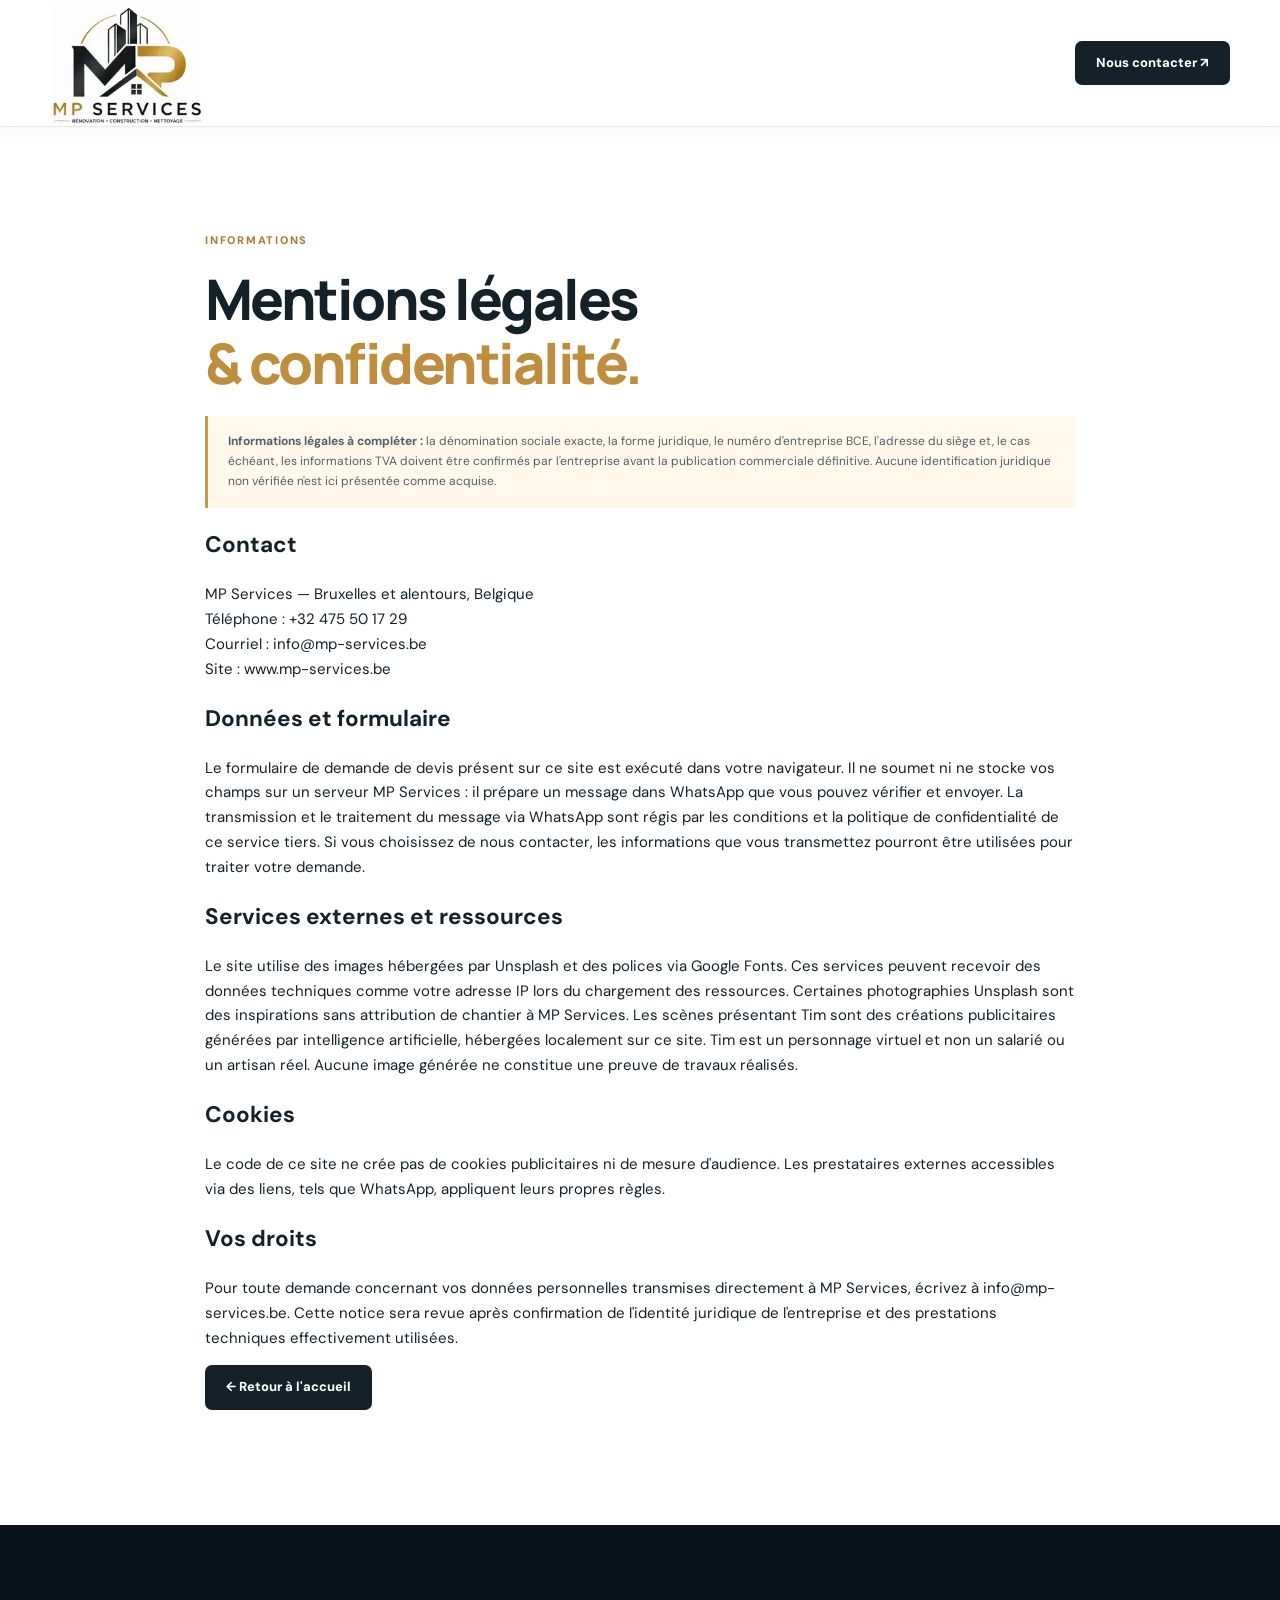
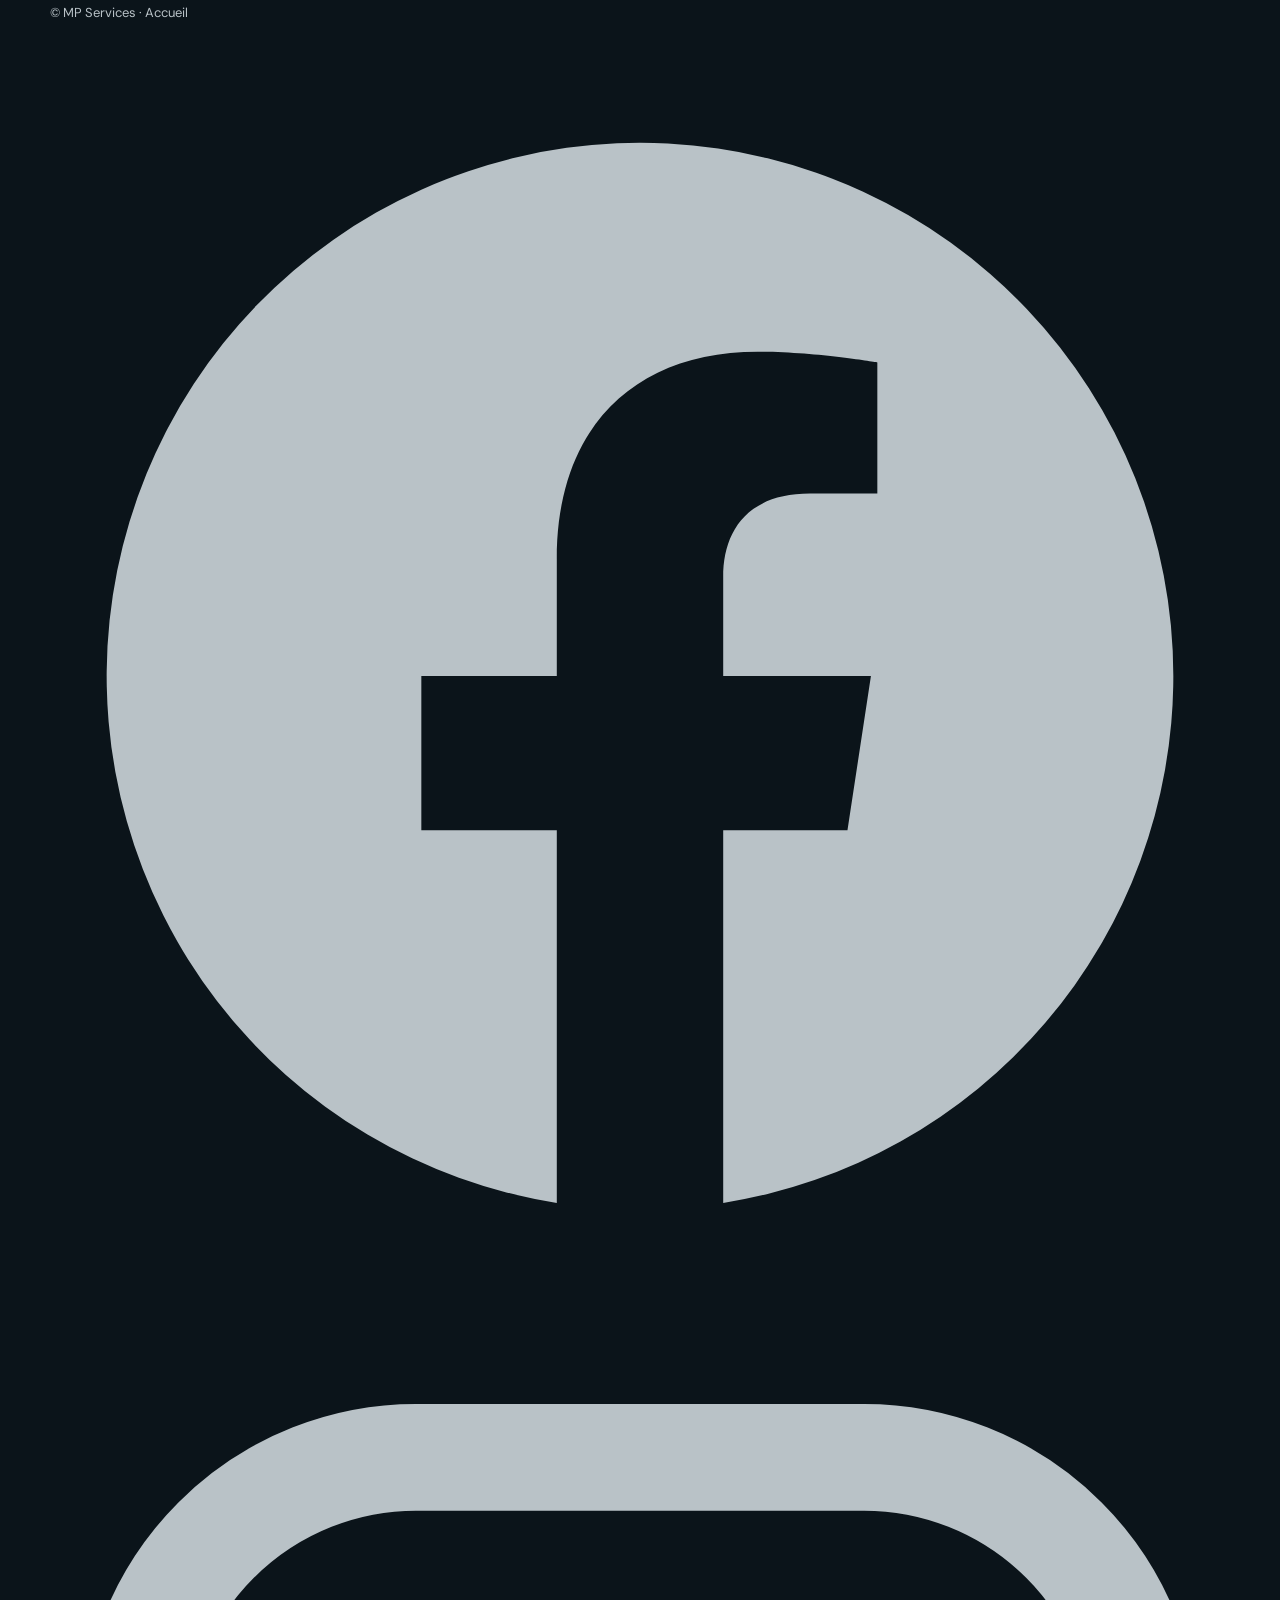
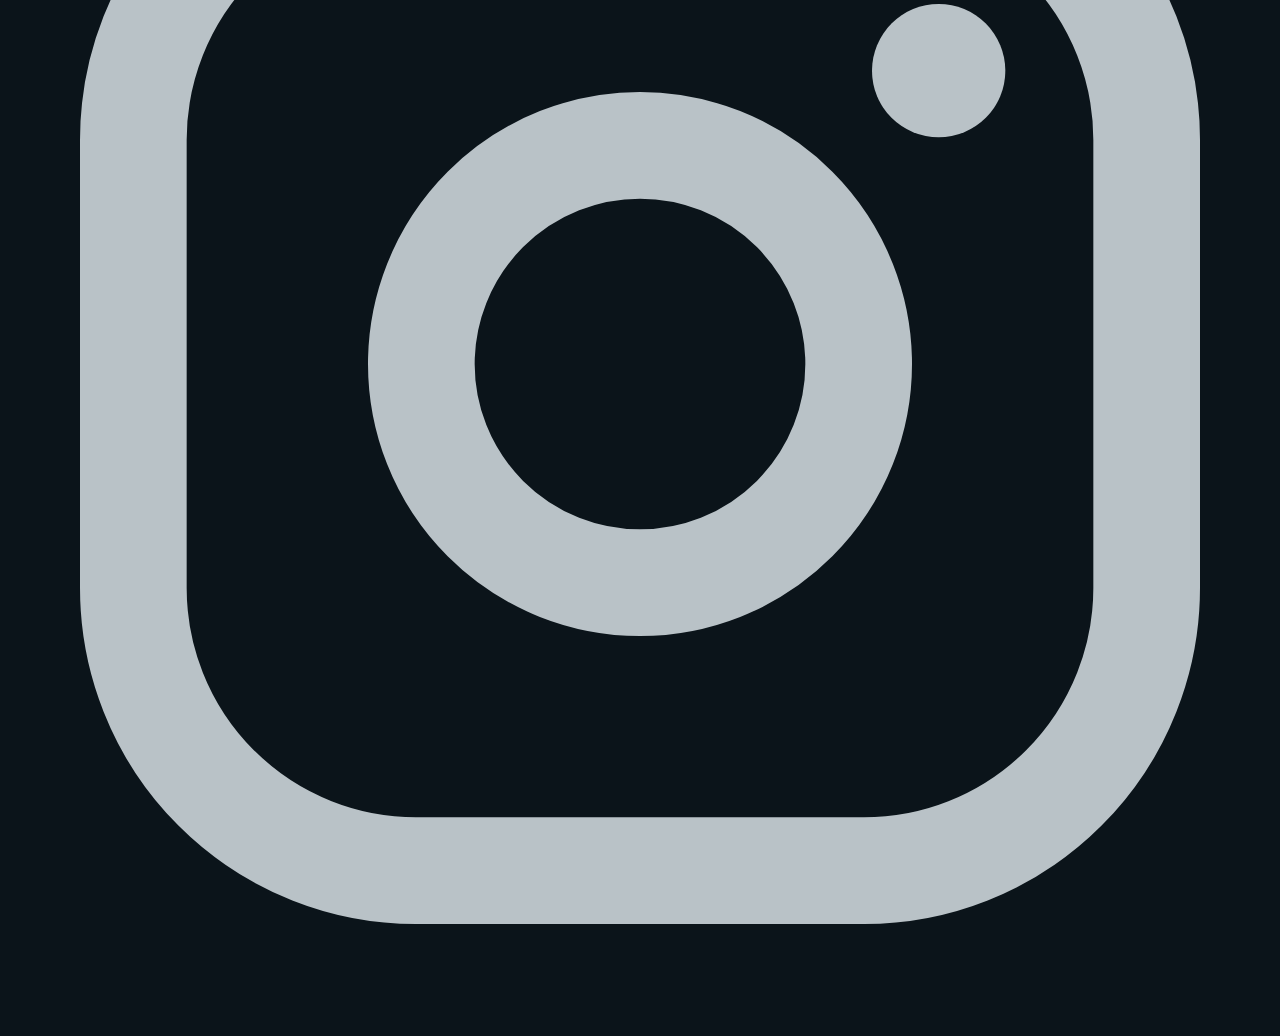
==== commit ca3820d2: "feat: add accessible Facebook and Instagram footer links" ====
--- a/mentions-legales.html
+++ b/mentions-legales.html
@@ -1 +1 @@
-<!doctype html><html lang="fr-BE"><head><meta charset="utf-8"><meta name="viewport" content="width=device-width,initial-scale=1"><title>Mentions légales et confidentialité | MP Services</title><meta name="robots" content="noindex,follow"><link rel="icon" href="assets/logo-oficial.webp" type="image/webp"><link rel="stylesheet" href="assets/site.css"></head><body><header class="site-header"><div class="container nav-inner"><a class="brand" href="./"><img src="assets/logo-oficial.webp" alt="MP Services" width="220" height="175"></a><a class="btn btn-dark" href="./#contact">Nous contacter ↗</a></div></header><main class="section"><div class="container" style="max-width:870px"><span class="kicker">INFORMATIONS</span><h1 class="h2">Mentions légales<br><em>& confidentialité.</em></h1><div class="disclosure"><strong>Informations légales à compléter :</strong> la dénomination sociale exacte, la forme juridique, le numéro d'entreprise BCE, l'adresse du siège et, le cas échéant, les informations TVA doivent être confirmés par l'entreprise avant la publication commerciale définitive. Aucune identification juridique non vérifiée n'est ici présentée comme acquise.</div><h2>Contact</h2><p>MP Services — Bruxelles et alentours, Belgique<br>Téléphone : <a href="tel:+32475501729">+32 475 50 17 29</a><br>Courriel : <a href="mailto:info@mp-services.be">info@mp-services.be</a><br>Site : www.mp-services.be</p><h2>Données et formulaire</h2><p>Le formulaire de demande de devis présent sur ce site est exécuté dans votre navigateur. Il ne soumet ni ne stocke vos champs sur un serveur MP Services : il prépare un message dans WhatsApp que vous pouvez vérifier et envoyer. La transmission et le traitement du message via WhatsApp sont régis par les conditions et la politique de confidentialité de ce service tiers. Si vous choisissez de nous contacter, les informations que vous transmettez pourront être utilisées pour traiter votre demande.</p><h2>Services externes et ressources</h2><p>Le site utilise des images hébergées par Unsplash et des polices via Google Fonts. Ces services peuvent recevoir des données techniques comme votre adresse IP lors du chargement des ressources. Certaines photographies Unsplash sont des inspirations sans attribution de chantier à MP Services. Les scènes présentant Tim sont des créations publicitaires générées par intelligence artificielle, hébergées localement sur ce site. Tim est un personnage virtuel et non un salarié ou un artisan réel. Aucune image générée ne constitue une preuve de travaux réalisés.</p><h2>Cookies</h2><p>Le code de ce site ne crée pas de cookies publicitaires ni de mesure d'audience. Les prestataires externes accessibles via des liens, tels que WhatsApp, appliquent leurs propres règles.</p><h2>Vos droits</h2><p>Pour toute demande concernant vos données personnelles transmises directement à MP Services, écrivez à <a href="mailto:info@mp-services.be">info@mp-services.be</a>. Cette notice sera revue après confirmation de l'identité juridique de l'entreprise et des prestations techniques effectivement utilisées.</p><p><a class="btn btn-dark" href="./">← Retour à l'accueil</a></p></div></main><footer class="footer"><div class="container"><p>© MP Services · <a href="./">Accueil</a></p></div></footer></body></html>+<!doctype html><html lang="fr-BE"><head><meta charset="utf-8"><meta name="viewport" content="width=device-width,initial-scale=1"><title>Mentions légales et confidentialité | MP Services</title><meta name="robots" content="noindex,follow"><link rel="icon" href="assets/logo-oficial.webp" type="image/webp"><link rel="stylesheet" href="assets/site.css"></head><body><header class="site-header"><div class="container nav-inner"><a class="brand" href="./"><img src="assets/logo-oficial.webp" alt="MP Services" width="220" height="175"></a><a class="btn btn-dark" href="./#contact">Nous contacter ↗</a></div></header><main class="section"><div class="container" style="max-width:870px"><span class="kicker">INFORMATIONS</span><h1 class="h2">Mentions légales<br><em>& confidentialité.</em></h1><div class="disclosure"><strong>Informations légales à compléter :</strong> la dénomination sociale exacte, la forme juridique, le numéro d'entreprise BCE, l'adresse du siège et, le cas échéant, les informations TVA doivent être confirmés par l'entreprise avant la publication commerciale définitive. Aucune identification juridique non vérifiée n'est ici présentée comme acquise.</div><h2>Contact</h2><p>MP Services — Bruxelles et alentours, Belgique<br>Téléphone : <a href="tel:+32475501729">+32 475 50 17 29</a><br>Courriel : <a href="mailto:info@mp-services.be">info@mp-services.be</a><br>Site : www.mp-services.be</p><h2>Données et formulaire</h2><p>Le formulaire de demande de devis présent sur ce site est exécuté dans votre navigateur. Il ne soumet ni ne stocke vos champs sur un serveur MP Services : il prépare un message dans WhatsApp que vous pouvez vérifier et envoyer. La transmission et le traitement du message via WhatsApp sont régis par les conditions et la politique de confidentialité de ce service tiers. Si vous choisissez de nous contacter, les informations que vous transmettez pourront être utilisées pour traiter votre demande.</p><h2>Services externes et ressources</h2><p>Le site utilise des images hébergées par Unsplash et des polices via Google Fonts. Ces services peuvent recevoir des données techniques comme votre adresse IP lors du chargement des ressources. Certaines photographies Unsplash sont des inspirations sans attribution de chantier à MP Services. Les scènes présentant Tim sont des créations publicitaires générées par intelligence artificielle, hébergées localement sur ce site. Tim est un personnage virtuel et non un salarié ou un artisan réel. Aucune image générée ne constitue une preuve de travaux réalisés.</p><h2>Cookies</h2><p>Le code de ce site ne crée pas de cookies publicitaires ni de mesure d'audience. Les prestataires externes accessibles via des liens, tels que WhatsApp, appliquent leurs propres règles.</p><h2>Vos droits</h2><p>Pour toute demande concernant vos données personnelles transmises directement à MP Services, écrivez à <a href="mailto:info@mp-services.be">info@mp-services.be</a>. Cette notice sera revue après confirmation de l'identité juridique de l'entreprise et des prestations techniques effectivement utilisées.</p><p><a class="btn btn-dark" href="./">← Retour à l'accueil</a></p></div></main><footer class="footer"><div class="container"><p>© MP Services · <a href="./">Accueil</a></p></div><div class="social-links" aria-label="Réseaux sociaux"><a class="social-link" href="https://www.facebook.com/profile.php?id=61589964924146" target="_blank" rel="noopener noreferrer" aria-label="MP Services sur Facebook" title="Facebook"><svg viewBox="0 0 24 24" aria-hidden="true" focusable="false"><path fill="currentColor" d="M22 12a10 10 0 1 0-11.56 9.88v-6.99H7.9V12h2.54V9.8c0-2.5 1.49-3.88 3.77-3.88 1.1 0 2.24.2 2.24.2v2.46h-1.26c-1.24 0-1.63.77-1.63 1.56V12h2.77l-.44 2.89h-2.33v6.99A10 10 0 0 0 22 12Z"/></svg></a><a class="social-link" href="https://www.instagram.com/mpservices214/" target="_blank" rel="noopener noreferrer" aria-label="MP Services sur Instagram" title="Instagram"><svg viewBox="0 0 24 24" aria-hidden="true" focusable="false"><rect x="2.5" y="2.5" width="19" height="19" rx="5.3" fill="none" stroke="currentColor" stroke-width="2"/><circle cx="12" cy="12" r="4.1" fill="none" stroke="currentColor" stroke-width="2"/><circle cx="17.6" cy="6.5" r="1.25" fill="currentColor"/></svg></a></div></footer></body></html>
--- a/assets/site.css
+++ b/assets/site.css
@@ -48,40 +48,204 @@
  .footer .brand img{width:150px}
 }
 
-/* MP Services — TIM brand ambassador campaign */
-.hero.hero-tim{min-height:0;background:linear-gradient(122deg,#09151c 5%,#192a31 72%,#283335 100%);padding:0;display:block;overflow:hidden}
-.hero.hero-tim::after{display:none}
-.hero-tim-layout{display:grid;grid-template-columns:1.04fr .96fr;align-items:center;gap:56px;min-height:620px;padding-block:56px}
-.hero-tim-copy{position:relative;z-index:2}
-.hero-tim .tim-kicker{display:inline-flex;border:1px solid #d1a45775;border-radius:99px;padding:7px 16px;color:#e3bc79;font-size:11px;font-weight:800;letter-spacing:.105em}
-.hero-tim h1{font:800 clamp(39px,5vw,66px)/1.12 Manrope,Arial,sans-serif;letter-spacing:-.048em;max-width:640px;margin:25px 0}
-.hero-tim h1 em{font-style:normal;color:#e4b76d}
-.hero-tim .desc{font-size:16px;line-height:1.8;max-width:550px}
-.hero-tim .hero-badges{margin-top:37px;gap:14px 23px}
-.tim-disclaimer{font-size:11px;max-width:550px;color:#acbac0;margin:24px 0 0;line-height:1.5}
-.hero-tim-media{position:relative;border-radius:18px;overflow:hidden;background:#29332f;box-shadow:0 24px 70px #0006;align-self:center}
-.hero-tim-media img{display:block;width:100%;aspect-ratio:5/4;height:auto;object-fit:cover;object-position:39% center}
-.hero-tim-media figcaption{position:absolute;bottom:0;left:0;right:0;padding:20px 14px 13px;background:linear-gradient(transparent,#101b23da);color:#f5e6cc;font-size:11px;text-align:center;line-height:1.35}
-.section-tim{background:#fff}
-.tim-intro-grid{display:grid;grid-template-columns:1fr 1fr;gap:8%;align-items:center}
-.tim-intro-photo{position:relative}
-.tim-intro-photo img{width:100%;height:495px;object-fit:cover;object-position:37% center;border-radius:15px}
-.tim-photo-label{position:absolute;left:20px;bottom:20px;color:#fff;background:#13212be9;border-left:4px solid #c69a4b;padding:11px 15px;font-size:11px;letter-spacing:.09em;font-weight:800}
-.tim-identity-note{font-size:12px!important;color:#65717a!important;line-height:1.6;border-left:3px solid #c69a4b;padding-left:12px;margin:16px 0 22px}
-.tim-showcase{background:#f5f3ed}
-.tim-showcase-grid{display:grid;grid-template-columns:repeat(3,minmax(0,1fr));gap:22px}
-.tim-work{border:1px solid #dedfdd;border-radius:15px;background:#fff;overflow:hidden;transition:transform .2s,box-shadow .2s}
-.tim-work:hover{transform:translateY(-4px);box-shadow:0 15px 35px #12212b18}
-.tim-work>img{width:100%;aspect-ratio:4/3;object-fit:cover;object-position:40% 40%}
-.tim-work>div{padding:22px}
-.tim-work h3{margin:8px 0;font-size:20px;line-height:1.3}
-.tim-work p{margin:0 0 14px;font-size:13px;color:#65717a}
-.tim-work a{font-size:13px;font-weight:800;color:#936b35;text-decoration:underline;text-underline-offset:3px}
-.tim-contact{display:flex;align-items:center;gap:16px;margin-top:20px;max-width:560px}
-.tim-contact img{width:104px;height:104px;object-fit:cover;object-position:29% 40%;border:3px solid #c69a4b;border-radius:50%;flex:none}
-.tim-contact p{font-size:14px;line-height:1.6;color:white;margin:0}
-.tim-contact small{color:#d9b779;font-size:11px}
+/* MP Services campaign */
+.hero.hero-brand{min-height:0;background:linear-gradient(122deg,#09151c 5%,#192a31 72%,#283335 100%);padding:0;display:block;overflow:hidden}
+.hero.hero-brand::after{display:none}
+.hero-brand-layout{display:grid;grid-template-columns:1.04fr .96fr;align-items:center;gap:56px;min-height:620px;padding-block:56px}
+.hero-brand-copy{position:relative;z-index:2}
+.hero-brand .brand-kicker{display:inline-flex;border:1px solid #d1a45775;border-radius:99px;padding:7px 16px;color:#e3bc79;font-size:11px;font-weight:800;letter-spacing:.105em}
+.hero-brand h1{font:800 clamp(39px,5vw,66px)/1.12 Manrope,Arial,sans-serif;letter-spacing:-.048em;max-width:640px;margin:25px 0}
+.hero-brand h1 em{font-style:normal;color:#e4b76d}
+.hero-brand .desc{font-size:16px;line-height:1.8;max-width:550px}
+.hero-brand .hero-badges{margin-top:37px;gap:14px 23px}
+.brand-disclaimer{font-size:11px;max-width:550px;color:#acbac0;margin:24px 0 0;line-height:1.5}
+.hero-brand-media{position:relative;border-radius:18px;overflow:hidden;background:#29332f;box-shadow:0 24px 70px #0006;align-self:center}
+.hero-brand-media img{display:block;width:100%;aspect-ratio:5/4;height:auto;object-fit:cover;object-position:39% center}
+.hero-brand-media figcaption{position:absolute;bottom:0;left:0;right:0;padding:20px 14px 13px;background:linear-gradient(transparent,#101b23da);color:#f5e6cc;font-size:11px;text-align:center;line-height:1.35}
+.section-brand{background:#fff}
+.brand-intro-grid{display:grid;grid-template-columns:1fr 1fr;gap:8%;align-items:center}
+.brand-intro-photo{position:relative}
+.brand-intro-photo img{width:100%;height:495px;object-fit:cover;object-position:37% center;border-radius:15px}
+.brand-photo-label{position:absolute;left:20px;bottom:20px;color:#fff;background:#13212be9;border-left:4px solid #c69a4b;padding:11px 15px;font-size:11px;letter-spacing:.09em;font-weight:800}
+.brand-identity-note{font-size:12px!important;color:#65717a!important;line-height:1.6;border-left:3px solid #c69a4b;padding-left:12px;margin:16px 0 22px}
+.brand-showcase{background:#f5f3ed}
+.brand-showcase-grid{display:grid;grid-template-columns:repeat(3,minmax(0,1fr));gap:22px}
+.brand-work{border:1px solid #dedfdd;border-radius:15px;background:#fff;overflow:hidden;transition:transform .2s,box-shadow .2s}
+.brand-work:hover{transform:translateY(-4px);box-shadow:0 15px 35px #12212b18}
+.brand-work>img{width:100%;aspect-ratio:4/3;object-fit:cover;object-position:40% 40%}
+.brand-work>div{padding:22px}
+.brand-work h3{margin:8px 0;font-size:20px;line-height:1.3}
+.brand-work p{margin:0 0 14px;font-size:13px;color:#65717a}
+.brand-work a{font-size:13px;font-weight:800;color:#936b35;text-decoration:underline;text-underline-offset:3px}
+.brand-contact{display:flex;align-items:center;gap:16px;margin-top:20px;max-width:560px}
+.brand-contact img{width:104px;height:104px;object-fit:cover;object-position:29% 40%;border:3px solid #c69a4b;border-radius:50%;flex:none}
+.brand-contact p{font-size:14px;line-height:1.6;color:white;margin:0}
+.brand-contact small{color:#d9b779;font-size:11px}
 #contact .lead{line-height:1.65}
-@media(max-width:1100px){.hero-tim-layout{gap:32px}.hero-tim h1{font-size:clamp(38px,4.6vw,60px)}}
-@media(max-width:800px){.hero-tim-layout{grid-template-columns:1fr;gap:25px;min-height:0;padding-block:54px 38px}.hero-tim-copy{max-width:720px}.hero-tim h1{font-size:clamp(40px,7vw,65px)}.hero-tim-media{max-width:690px;width:100%}.hero-tim-media img{aspect-ratio:16/9;object-position:40% 43%}.tim-intro-grid{grid-template-columns:1fr;gap:34px}.tim-intro-photo{max-width:660px}.tim-intro-photo img{height:420px}.tim-showcase-grid{grid-template-columns:repeat(2,minmax(0,1fr))}}
-@media(max-width:600px){.hero-tim-layout{padding-block:43px 30px}.hero-tim h1{font-size:clamp(37px,10vw,50px);margin:18px 0}.hero-tim .desc{font-size:15px}.hero-tim .hero-badges{margin-top:20px;gap:9px 15px}.hero-tim-media img{aspect-ratio:4/3;object-position:40% center}.tim-intro-photo img{height:350px}.tim-showcase-grid{grid-template-columns:1fr}.tim-work>img{aspect-ratio:5/3}.tim-contact img{width:76px;height:76px}.tim-contact p{font-size:12px}.hero-tim .btn{width:100%}}
+@media(max-width:1100px){.hero-brand-layout{gap:32px}.hero-brand h1{font-size:clamp(38px,4.6vw,60px)}}
+@media(max-width:800px){.hero-brand-layout{grid-template-columns:1fr;gap:25px;min-height:0;padding-block:54px 38px}.hero-brand-copy{max-width:720px}.hero-brand h1{font-size:clamp(40px,7vw,65px)}.hero-brand-media{max-width:690px;width:100%}.hero-brand-media img{aspect-ratio:16/9;object-position:40% 43%}.brand-intro-grid{grid-template-columns:1fr;gap:34px}.brand-intro-photo{max-width:660px}.brand-intro-photo img{height:420px}.brand-showcase-grid{grid-template-columns:repeat(2,minmax(0,1fr))}}
+@media(max-width:600px){.hero-brand-layout{padding-block:43px 30px}.hero-brand h1{font-size:clamp(37px,10vw,50px);margin:18px 0}.hero-brand .desc{font-size:15px}.hero-brand .hero-badges{margin-top:20px;gap:9px 15px}.hero-brand-media img{aspect-ratio:4/3;object-position:40% center}.brand-intro-photo img{height:350px}.brand-showcase-grid{grid-template-columns:1fr}.brand-work>img{aspect-ratio:5/3}.brand-contact img{width:76px;height:76px}.brand-contact p{font-size:12px}.hero-brand .btn{width:100%}}
+
+/* MP Services portfolio-first refresh: give the work visual priority. */
+.section-results-about .intro-photo-wrap{position:relative}
+.section-results-about .intro-photo-wrap img{width:100%;height:440px;object-fit:cover;border-radius:14px}
+.section-results-about .intro-photo-wrap figcaption{margin-top:10px;color:var(--muted);font-size:11px}
+.example-feature-grid,.service-examples-grid{display:grid;grid-template-columns:repeat(3,minmax(0,1fr));gap:22px}
+.example-feature,.service-example{border:1px solid var(--line);background:#fff;border-radius:12px;overflow:hidden;min-width:0;box-shadow:0 4px 24px #1421290a}
+.example-feature img,.service-example img{height:260px;width:100%;object-fit:cover;aspect-ratio:4 / 3}
+.example-feature>div{padding:21px}
+.example-feature h3{font-size:20px;line-height:1.3;margin:7px 0 8px}
+.example-feature p{font-size:13px;color:var(--muted);margin:0 0 12px}
+.example-feature a{font-weight:800;color:#946625;font-size:13px}
+.service-example figcaption{padding:18px 20px;display:flex;flex-direction:column;gap:5px}
+.service-example figcaption strong{font-size:17px}
+.service-example figcaption span{color:var(--muted);font-size:13px}
+.practical-showcase .disclosure,.service-examples .disclosure{margin-top:24px}
+@media(max-width:900px){.example-feature-grid,.service-examples-grid{grid-template-columns:repeat(2,minmax(0,1fr))}.example-feature:last-child,.service-example:last-child:nth-child(odd){grid-column:1 / -1}}
+@media(max-width:600px){.section-results-about .intro-photo-wrap img{height:300px}.example-feature-grid,.service-examples-grid{grid-template-columns:1fr}.example-feature:last-child,.service-example:last-child:nth-child(odd){grid-column:auto}.example-feature img,.service-example img{height:230px}}
+
+/* 2026 refresh: concise mobile, visible WhatsApp identity and Tim in contact */
+.whatsapp-floating{background:#25d366;color:#fff;border:2px solid #fff;box-shadow:0 9px 26px #0004;gap:10px;min-height:58px;padding:12px 19px;font-size:14px}
+.whatsapp-floating:hover{background:#128c51;box-shadow:0 12px 30px #0005}
+.whatsapp-floating .wa-icon{display:block;flex:none;width:31px;height:31px;fill:currentColor}
+.whatsapp-floating .wa-text{font-weight:800;letter-spacing:.01em}
+.contact-brand{display:flex;gap:15px;align-items:center;border:1px solid #ffffff30;background:#ffffff0c;border-radius:14px;margin-top:29px;max-width:480px;padding:12px}
+.contact-brand img{width:120px;height:112px;object-fit:cover;object-position:28% 30%;border-radius:10px;flex:none}
+.contact-brand strong{font-size:17px;color:#fff}
+.contact-brand p{font-size:13px;line-height:1.4;color:#e2e6e8;margin:5px 0}
+.contact-brand small{font-size:10px;color:#abb8c1;display:block;line-height:1.45}
+@media(max-width:600px){
+ .hero-brand-layout{min-height:0;gap:18px;padding-block:32px}
+ .hero-brand h1{font-size:clamp(31px,9vw,42px);margin:16px 0 11px;line-height:1.12}
+ .hero-brand .desc{font-size:14px;line-height:1.5;margin:0}
+ .hero-brand .hero-badges{margin-top:16px;gap:5px 12px;font-size:10px}
+ .hero-brand .brand-disclaimer{margin-top:10px;font-size:10px}
+ .hero-brand-media{border-radius:12px}
+ .section{padding-block:48px}
+ .h2{font-size:clamp(28px,8vw,34px);margin:9px 0 14px}
+ .section-head{margin-bottom:23px}
+ .section-head .lead,.lead{font-size:14px;line-height:1.5}
+ .benefit{padding:12px 0}
+ .benefit-icon{width:39px;height:39px}
+ .service-card-body{padding:15px}
+ .service-card p{min-height:0;font-size:12px;line-height:1.5}
+ .service-card img{height:178px}
+ .services-grid{display:grid;grid-auto-flow:column;grid-auto-columns:minmax(76%,1fr);grid-template-columns:none;overflow-x:auto;scroll-snap-type:x mandatory;overscroll-behavior-inline:contain;padding-bottom:12px;scrollbar-width:thin}
+ .service-card{scroll-snap-align:start}
+ .gallery-grid{display:grid;grid-auto-flow:column;grid-auto-columns:minmax(77%,1fr);grid-template-columns:none;overflow-x:auto;scroll-snap-type:x mandatory;padding-bottom:12px;scrollbar-width:thin}
+ .gallery-item{scroll-snap-align:start}
+ .process-grid{gap:12px}
+ .process-item{padding-top:12px}
+ .faq-list details{padding:13px 0}
+ .contact-grid{gap:30px}
+ .quote-form{padding:18px}
+ .contact-methods{margin-top:23px;gap:11px}
+ .contact-brand{margin-top:18px;padding:9px;gap:10px}
+ .contact-brand img{width:86px;height:92px}
+ .contact-brand strong{font-size:14px}
+ .contact-brand p{font-size:12px}
+ .contact-brand small{font-size:9px}
+ .whatsapp-floating{min-height:58px;bottom:max(12px,env(safe-area-inset-bottom));right:12px;padding:10px 14px;gap:8px;font-size:14px}
+ .whatsapp-floating .wa-icon{width:32px;height:32px}
+ .whatsapp-floating .wa-text{display:inline;font-size:13px}
+ .footer{padding-bottom:90px}
+}
+
+/* Contact-section layout approved from MP Services reference (2026-11-20). */
+.contact-reference{background:#101c23;padding:72px 0 76px}
+.contact-reference .contact-grid{display:grid;grid-template-columns:minmax(0,1.05fr) minmax(0,.95fr);gap:7%;align-items:start}
+.contact-reference .contact-copy{min-width:0}
+.contact-reference .kicker{font-size:11px;color:#d9a65c;letter-spacing:.19em}
+.contact-reference .contact-copy .h2{font:800 clamp(42px,4.8vw,66px)/1.14 Manrope,Arial,sans-serif;letter-spacing:-.05em;margin:22px 0 24px;max-width:620px}
+.contact-reference .contact-copy .h2 em{color:#e7b36a}
+.contact-brand-quote{display:flex;align-items:center;gap:17px;margin:8px 0 22px}
+.contact-brand-quote img{width:105px;height:105px;object-fit:cover;object-position:23% 26%;border-radius:50%;border:3px solid #c99d52;background:#fff;flex:none}
+.contact-brand-quote p{margin:0 0 5px;color:#fff;font-size:14px;line-height:1.55}
+.contact-brand-quote small{display:block;color:#e5b56f;font-size:11px;line-height:1.4}
+.contact-reference .contact-copy>.lead{font-size:16px;line-height:1.8;max-width:500px;margin:0 0 28px}
+.contact-reference .contact-methods{margin-top:30px;gap:21px}
+.contact-reference .contact-methods a{font-size:17px;font-weight:800}
+.contact-reference .contact-methods span{font-size:13px}
+.contact-reference .quote-form{border-radius:13px;padding:33px 32px 34px;box-shadow:0 14px 45px #00000013}
+.contact-reference .quote-form h3{font-size:23px;line-height:1.35;margin:0 0 9px}
+.contact-reference .quote-form>p{margin-bottom:20px}
+.contact-reference .quote-form label{font-size:12px}
+.contact-reference .quote-form .btn-gold{background:#c99b4a;color:#101b23;border-radius:6px;min-height:47px}
+.contact-reference .quote-form .btn-gold:hover{background:#d9ad62}
+@media(max-width:900px){
+ .contact-reference .contact-grid{grid-template-columns:minmax(0,1fr) minmax(0,1fr);gap:4%}
+ .contact-reference .contact-copy .h2{font-size:clamp(35px,4.8vw,52px)}
+ .contact-reference .quote-form{padding:24px}
+}
+@media(max-width:700px){
+ .contact-reference{padding:50px 0 58px}
+ .contact-reference .contact-grid{grid-template-columns:1fr;gap:28px}
+ .contact-reference .contact-copy .h2{font-size:clamp(35px,8.2vw,46px);margin:14px 0 20px}
+ .contact-brand-quote{gap:12px;margin-bottom:17px}
+ .contact-brand-quote img{width:78px;height:78px}
+ .contact-brand-quote p{font-size:12px}
+ .contact-brand-quote small{font-size:10px}
+ .contact-reference .contact-copy>.lead{font-size:14px;line-height:1.5;margin-bottom:16px}
+ .contact-reference .contact-methods{margin-top:15px;gap:11px}
+ .contact-reference .contact-methods a{font-size:15px}
+ .contact-reference .quote-form{padding:23px 20px}
+}
+
+
+/* WhatsApp: subtle attention animation; no flashing or continuous shaking. */
+.whatsapp-floating{
+  isolation:isolate;
+  overflow:visible;
+  animation:wa-soft-glow 6s ease-in-out infinite;
+}
+.whatsapp-floating::before{
+  content:"";
+  position:absolute;
+  inset:-3px;
+  border:2px solid #25d366;
+  border-radius:inherit;
+  opacity:0;
+  pointer-events:none;
+  z-index:-1;
+  animation:wa-soft-ring 6s ease-out infinite;
+}
+.whatsapp-floating .wa-icon{
+  position:relative;
+  z-index:1;
+  transform-origin:center;
+  animation:wa-friendly-nudge 6s ease-in-out infinite;
+}
+@keyframes wa-friendly-nudge{
+  0%,7%,14%,100%{transform:rotate(0deg) scale(1)}
+  9%{transform:rotate(-10deg) scale(1.08)}
+  11%{transform:rotate(10deg) scale(1.08)}
+}
+@keyframes wa-soft-ring{
+  0%,5%,23%,100%{opacity:0;transform:scale(1)}
+  9%{opacity:.65;transform:scale(1.02)}
+  21%{opacity:0;transform:scale(1.23)}
+}
+@keyframes wa-soft-glow{
+  0%,24%,100%{box-shadow:0 9px 26px #0004}
+  11%{box-shadow:0 9px 26px #0004,0 0 0 6px #25d3662b}
+}
+.whatsapp-floating:hover,
+.whatsapp-floating:focus-visible,
+.whatsapp-floating:hover::before,
+.whatsapp-floating:focus-visible::before,
+.whatsapp-floating:hover .wa-icon,
+.whatsapp-floating:focus-visible .wa-icon{
+  animation-play-state:paused;
+}
+@media(prefers-reduced-motion:reduce){
+  .whatsapp-floating,
+  .whatsapp-floating::before,
+  .whatsapp-floating .wa-icon{
+    animation:none!important;
+  }
+}
+
+/* Direct message path: visible without requiring the quote form. */
+.contact-direct-wa{display:inline-flex;align-items:center;justify-content:center;margin:7px 0 14px;padding:13px 20px;max-width:100%;font-size:14px;white-space:normal;text-align:center}
+.contact-reference .contact-methods{margin-top:14px}
+@media(max-width:700px){.contact-direct-wa{width:100%;font-size:13px;margin-top:2px}.hero-brand .desc{max-width:36ch}}
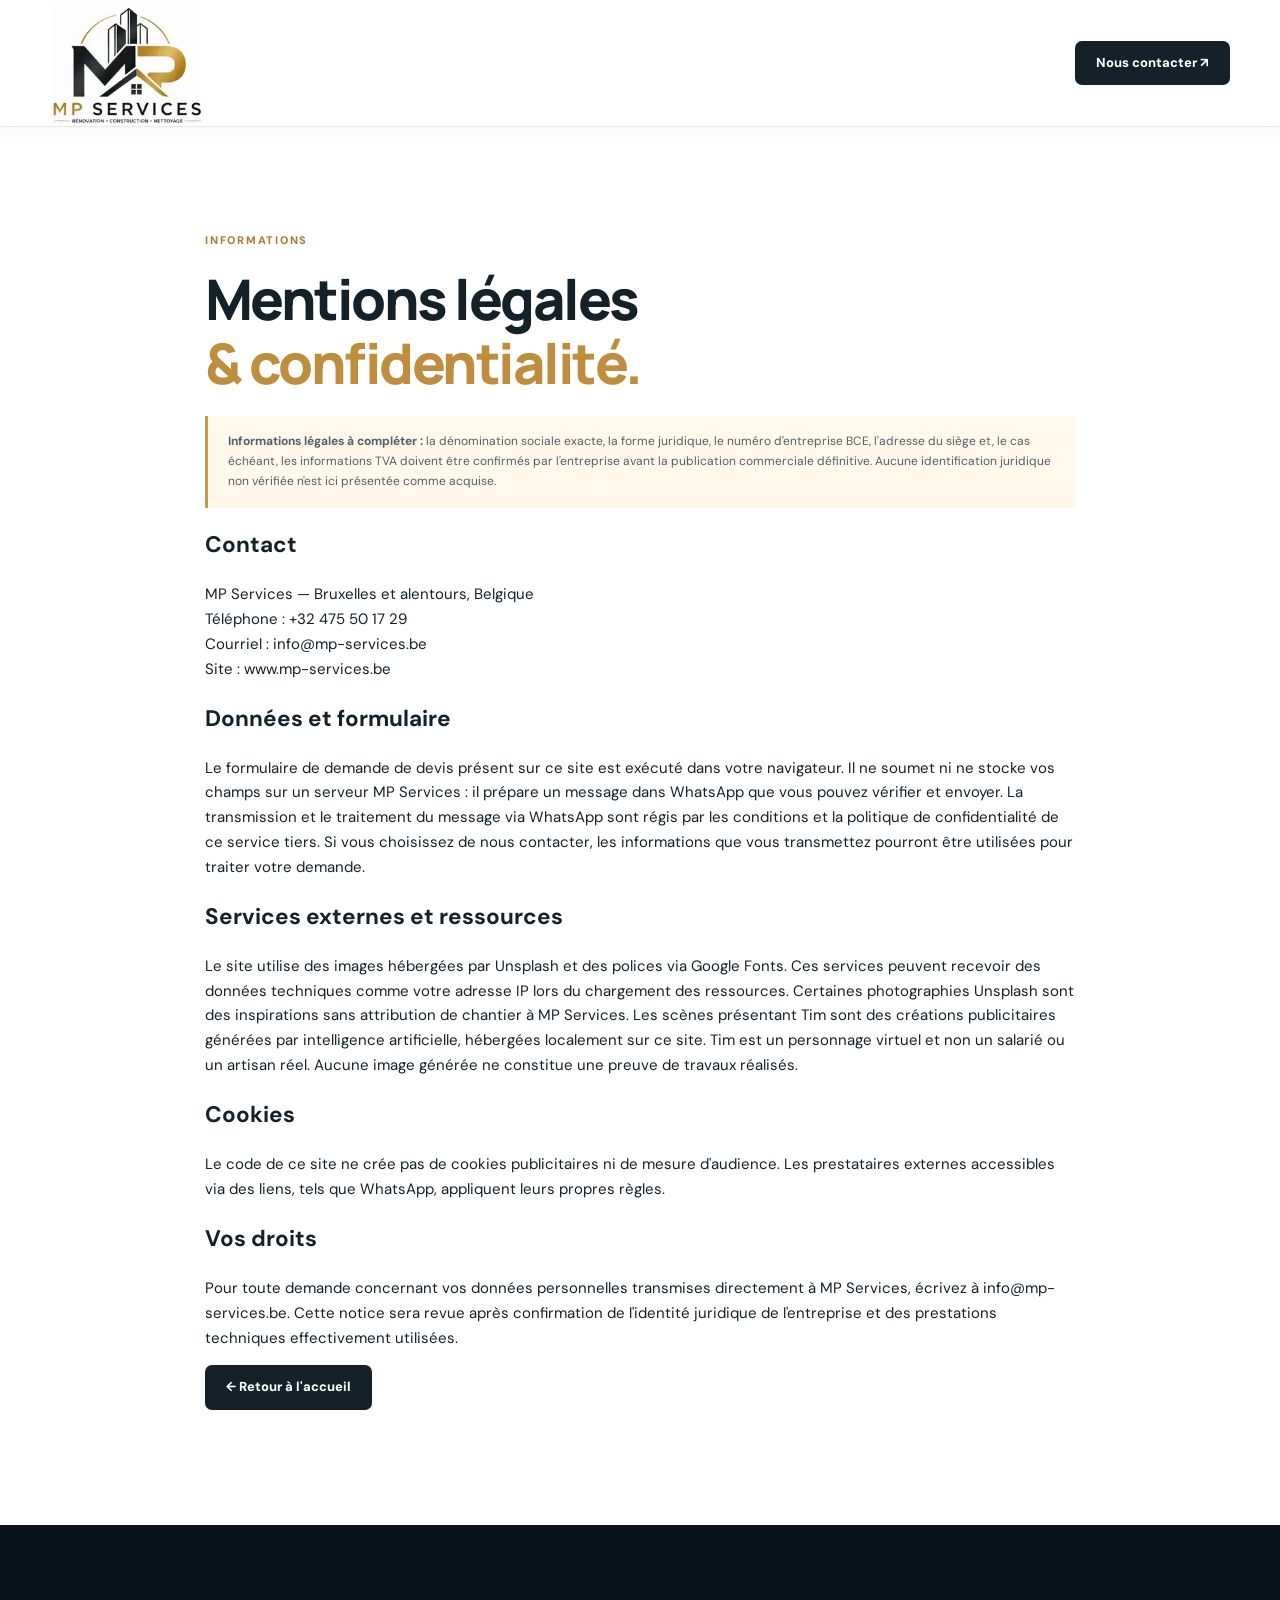
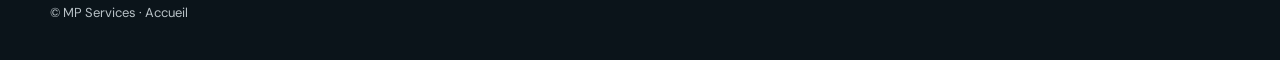
==== commit ce5dec2c: "fix: remove oversized social icons from header/footer areas" ====
--- a/mentions-legales.html
+++ b/mentions-legales.html
@@ -1 +1 @@
-<!doctype html><html lang="fr-BE"><head><meta charset="utf-8"><meta name="viewport" content="width=device-width,initial-scale=1"><title>Mentions légales et confidentialité | MP Services</title><meta name="robots" content="noindex,follow"><link rel="icon" href="assets/logo-oficial.webp" type="image/webp"><link rel="stylesheet" href="assets/site.css"></head><body><header class="site-header"><div class="container nav-inner"><a class="brand" href="./"><img src="assets/logo-oficial.webp" alt="MP Services" width="220" height="175"></a><a class="btn btn-dark" href="./#contact">Nous contacter ↗</a></div></header><main class="section"><div class="container" style="max-width:870px"><span class="kicker">INFORMATIONS</span><h1 class="h2">Mentions légales<br><em>& confidentialité.</em></h1><div class="disclosure"><strong>Informations légales à compléter :</strong> la dénomination sociale exacte, la forme juridique, le numéro d'entreprise BCE, l'adresse du siège et, le cas échéant, les informations TVA doivent être confirmés par l'entreprise avant la publication commerciale définitive. Aucune identification juridique non vérifiée n'est ici présentée comme acquise.</div><h2>Contact</h2><p>MP Services — Bruxelles et alentours, Belgique<br>Téléphone : <a href="tel:+32475501729">+32 475 50 17 29</a><br>Courriel : <a href="mailto:info@mp-services.be">info@mp-services.be</a><br>Site : www.mp-services.be</p><h2>Données et formulaire</h2><p>Le formulaire de demande de devis présent sur ce site est exécuté dans votre navigateur. Il ne soumet ni ne stocke vos champs sur un serveur MP Services : il prépare un message dans WhatsApp que vous pouvez vérifier et envoyer. La transmission et le traitement du message via WhatsApp sont régis par les conditions et la politique de confidentialité de ce service tiers. Si vous choisissez de nous contacter, les informations que vous transmettez pourront être utilisées pour traiter votre demande.</p><h2>Services externes et ressources</h2><p>Le site utilise des images hébergées par Unsplash et des polices via Google Fonts. Ces services peuvent recevoir des données techniques comme votre adresse IP lors du chargement des ressources. Certaines photographies Unsplash sont des inspirations sans attribution de chantier à MP Services. Les scènes présentant Tim sont des créations publicitaires générées par intelligence artificielle, hébergées localement sur ce site. Tim est un personnage virtuel et non un salarié ou un artisan réel. Aucune image générée ne constitue une preuve de travaux réalisés.</p><h2>Cookies</h2><p>Le code de ce site ne crée pas de cookies publicitaires ni de mesure d'audience. Les prestataires externes accessibles via des liens, tels que WhatsApp, appliquent leurs propres règles.</p><h2>Vos droits</h2><p>Pour toute demande concernant vos données personnelles transmises directement à MP Services, écrivez à <a href="mailto:info@mp-services.be">info@mp-services.be</a>. Cette notice sera revue après confirmation de l'identité juridique de l'entreprise et des prestations techniques effectivement utilisées.</p><p><a class="btn btn-dark" href="./">← Retour à l'accueil</a></p></div></main><footer class="footer"><div class="container"><p>© MP Services · <a href="./">Accueil</a></p></div><div class="social-links" aria-label="Réseaux sociaux"><a class="social-link" href="https://www.facebook.com/profile.php?id=61589964924146" target="_blank" rel="noopener noreferrer" aria-label="MP Services sur Facebook" title="Facebook"><svg viewBox="0 0 24 24" aria-hidden="true" focusable="false"><path fill="currentColor" d="M22 12a10 10 0 1 0-11.56 9.88v-6.99H7.9V12h2.54V9.8c0-2.5 1.49-3.88 3.77-3.88 1.1 0 2.24.2 2.24.2v2.46h-1.26c-1.24 0-1.63.77-1.63 1.56V12h2.77l-.44 2.89h-2.33v6.99A10 10 0 0 0 22 12Z"/></svg></a><a class="social-link" href="https://www.instagram.com/mpservices214/" target="_blank" rel="noopener noreferrer" aria-label="MP Services sur Instagram" title="Instagram"><svg viewBox="0 0 24 24" aria-hidden="true" focusable="false"><rect x="2.5" y="2.5" width="19" height="19" rx="5.3" fill="none" stroke="currentColor" stroke-width="2"/><circle cx="12" cy="12" r="4.1" fill="none" stroke="currentColor" stroke-width="2"/><circle cx="17.6" cy="6.5" r="1.25" fill="currentColor"/></svg></a></div></footer></body></html>+<!doctype html><html lang="fr-BE"><head><meta charset="utf-8"><meta name="viewport" content="width=device-width,initial-scale=1"><title>Mentions légales et confidentialité | MP Services</title><meta name="robots" content="noindex,follow"><link rel="icon" href="assets/logo-oficial.webp" type="image/webp"><link rel="stylesheet" href="assets/site.css"></head><body><header class="site-header"><div class="container nav-inner"><a class="brand" href="./"><img src="assets/logo-oficial.webp" alt="MP Services" width="220" height="175"></a><a class="btn btn-dark" href="./#contact">Nous contacter ↗</a></div></header><main class="section"><div class="container" style="max-width:870px"><span class="kicker">INFORMATIONS</span><h1 class="h2">Mentions légales<br><em>& confidentialité.</em></h1><div class="disclosure"><strong>Informations légales à compléter :</strong> la dénomination sociale exacte, la forme juridique, le numéro d'entreprise BCE, l'adresse du siège et, le cas échéant, les informations TVA doivent être confirmés par l'entreprise avant la publication commerciale définitive. Aucune identification juridique non vérifiée n'est ici présentée comme acquise.</div><h2>Contact</h2><p>MP Services — Bruxelles et alentours, Belgique<br>Téléphone : <a href="tel:+32475501729">+32 475 50 17 29</a><br>Courriel : <a href="mailto:info@mp-services.be">info@mp-services.be</a><br>Site : www.mp-services.be</p><h2>Données et formulaire</h2><p>Le formulaire de demande de devis présent sur ce site est exécuté dans votre navigateur. Il ne soumet ni ne stocke vos champs sur un serveur MP Services : il prépare un message dans WhatsApp que vous pouvez vérifier et envoyer. La transmission et le traitement du message via WhatsApp sont régis par les conditions et la politique de confidentialité de ce service tiers. Si vous choisissez de nous contacter, les informations que vous transmettez pourront être utilisées pour traiter votre demande.</p><h2>Services externes et ressources</h2><p>Le site utilise des images hébergées par Unsplash et des polices via Google Fonts. Ces services peuvent recevoir des données techniques comme votre adresse IP lors du chargement des ressources. Certaines photographies Unsplash sont des inspirations sans attribution de chantier à MP Services. Les scènes présentant Tim sont des créations publicitaires générées par intelligence artificielle, hébergées localement sur ce site. Tim est un personnage virtuel et non un salarié ou un artisan réel. Aucune image générée ne constitue une preuve de travaux réalisés.</p><h2>Cookies</h2><p>Le code de ce site ne crée pas de cookies publicitaires ni de mesure d'audience. Les prestataires externes accessibles via des liens, tels que WhatsApp, appliquent leurs propres règles.</p><h2>Vos droits</h2><p>Pour toute demande concernant vos données personnelles transmises directement à MP Services, écrivez à <a href="mailto:info@mp-services.be">info@mp-services.be</a>. Cette notice sera revue après confirmation de l'identité juridique de l'entreprise et des prestations techniques effectivement utilisées.</p><p><a class="btn btn-dark" href="./">← Retour à l'accueil</a></p></div></main><footer class="footer"><div class="container"><p>© MP Services · <a href="./">Accueil</a></p></div></footer></body></html>
--- a/assets/site.css
+++ b/assets/site.css
@@ -249,3 +249,11 @@
 .contact-direct-wa{display:inline-flex;align-items:center;justify-content:center;margin:7px 0 14px;padding:13px 20px;max-width:100%;font-size:14px;white-space:normal;text-align:center}
 .contact-reference .contact-methods{margin-top:14px}
 @media(max-width:700px){.contact-direct-wa{width:100%;font-size:13px;margin-top:2px}.hero-brand .desc{max-width:36ch}}
+
+/* Official social destinations — footer links across the site */
+.social-links{display:flex;align-items:center;gap:10px;margin-top:18px}
+.social-link{display:inline-flex;align-items:center;justify-content:center;width:43px;height:43px;border:1px solid rgba(198,154,75,.65);border-radius:12px;color:#e7c991;background:rgba(255,255,255,.055);text-decoration:none;transition:background .18s ease,color .18s ease,transform .18s ease}
+.social-link svg{width:23px;height:23px;display:block}
+.social-link:hover{background:#c69a4b;color:#101b23;transform:translateY(-2px)}
+.social-link:focus-visible{outline:3px solid #e7c991;outline-offset:3px}
+@media(prefers-reduced-motion:reduce){.social-link{transition:none}.social-link:hover{transform:none}}
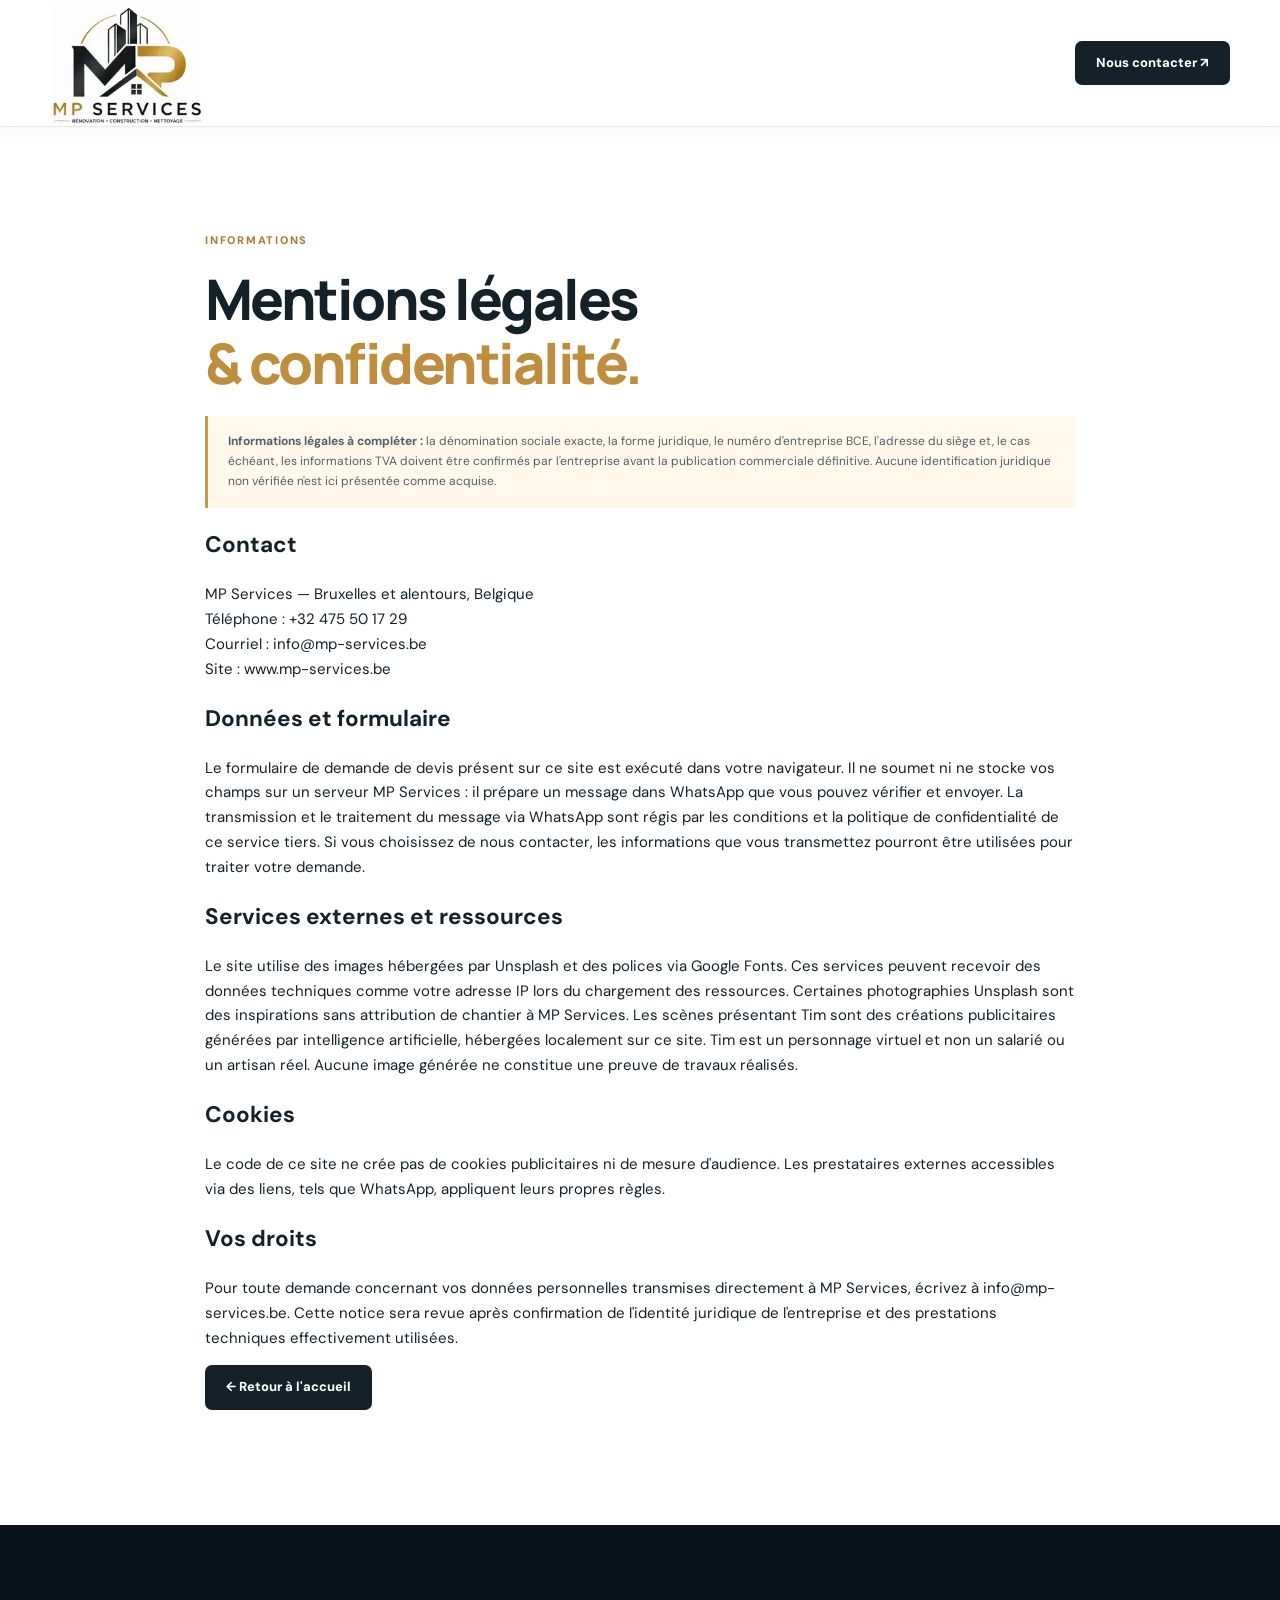
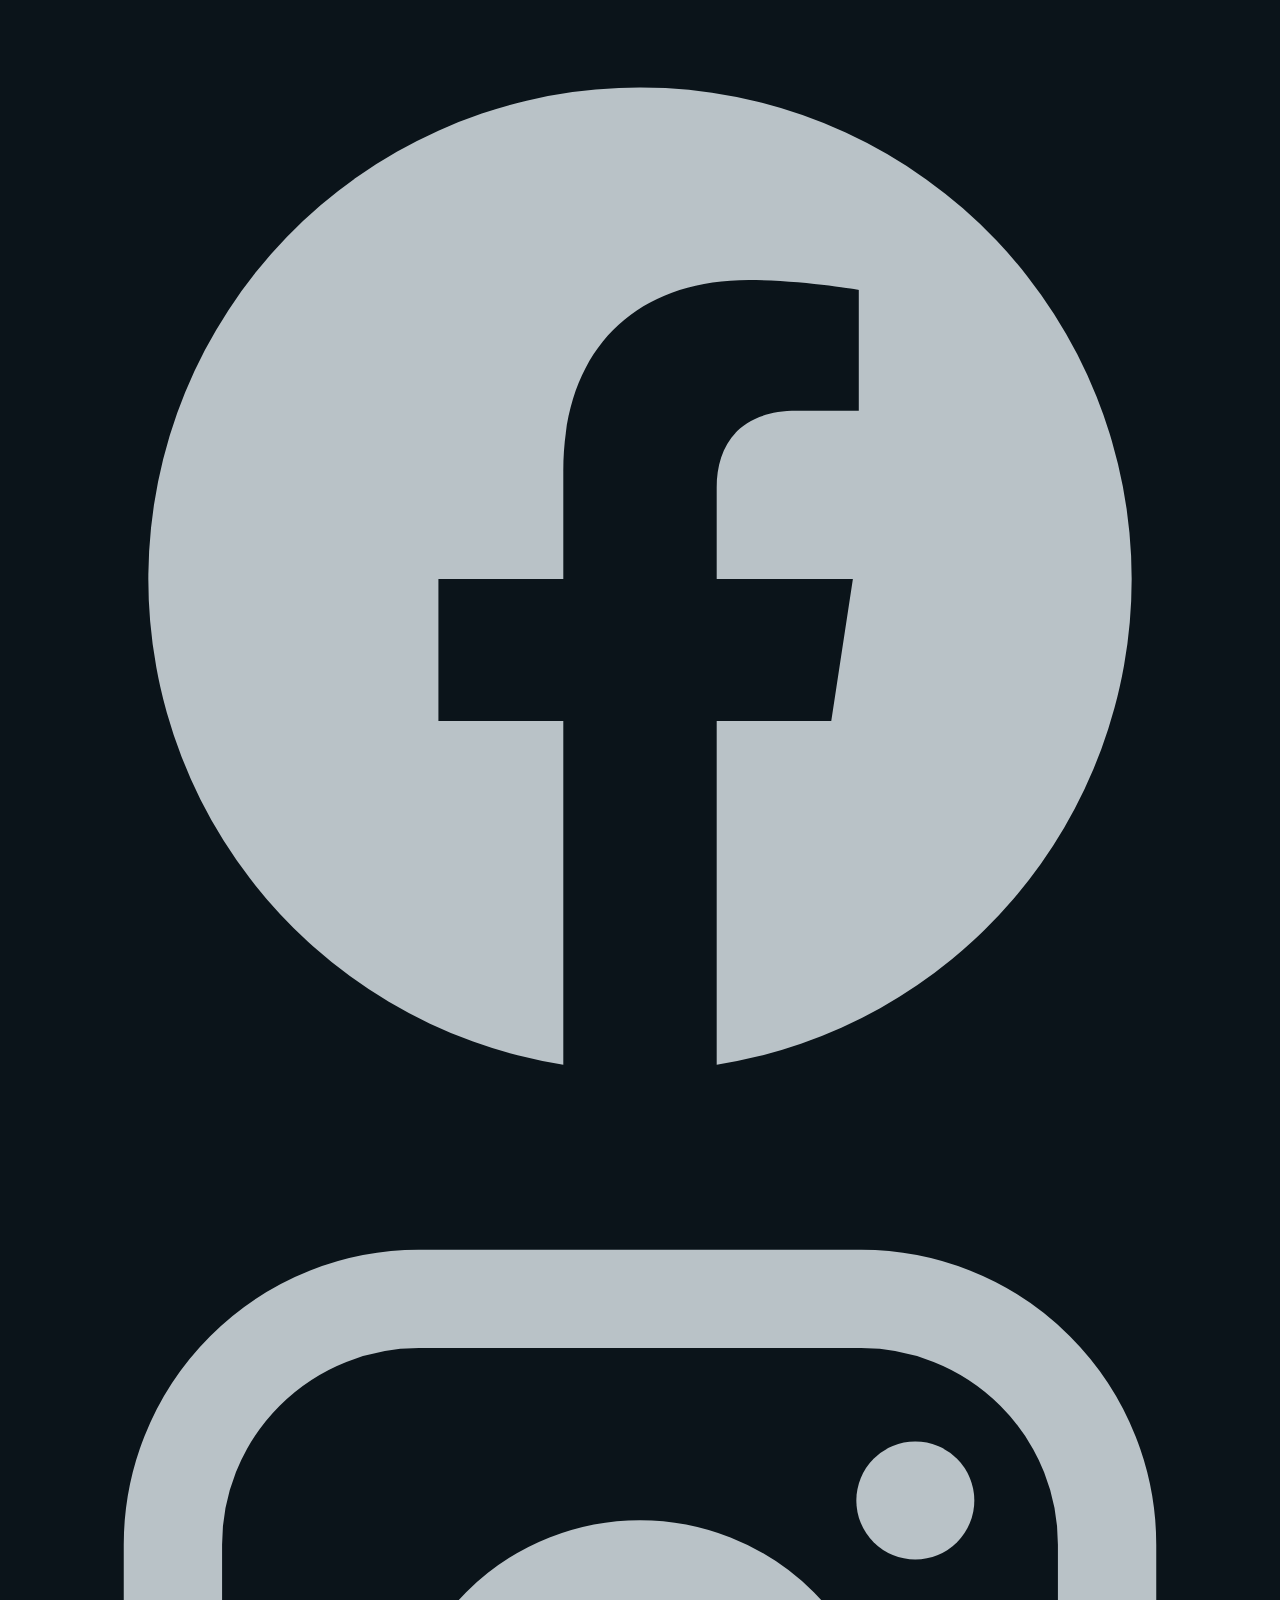
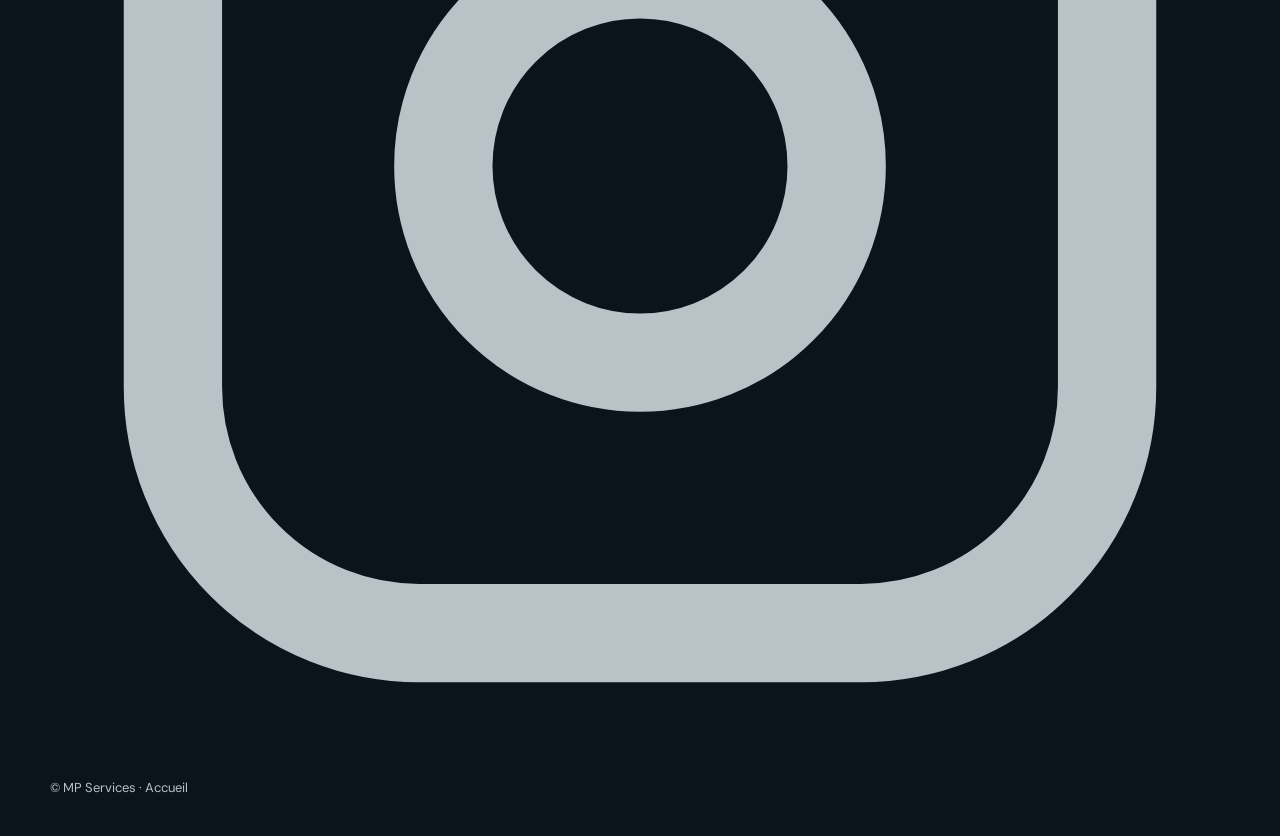
==== commit 71ae25c6: "feat: add compact Facebook Instagram links in header and footer" ====
--- a/mentions-legales.html
+++ b/mentions-legales.html
@@ -1 +1 @@
-<!doctype html><html lang="fr-BE"><head><meta charset="utf-8"><meta name="viewport" content="width=device-width,initial-scale=1"><title>Mentions légales et confidentialité | MP Services</title><meta name="robots" content="noindex,follow"><link rel="icon" href="assets/logo-oficial.webp" type="image/webp"><link rel="stylesheet" href="assets/site.css"></head><body><header class="site-header"><div class="container nav-inner"><a class="brand" href="./"><img src="assets/logo-oficial.webp" alt="MP Services" width="220" height="175"></a><a class="btn btn-dark" href="./#contact">Nous contacter ↗</a></div></header><main class="section"><div class="container" style="max-width:870px"><span class="kicker">INFORMATIONS</span><h1 class="h2">Mentions légales<br><em>& confidentialité.</em></h1><div class="disclosure"><strong>Informations légales à compléter :</strong> la dénomination sociale exacte, la forme juridique, le numéro d'entreprise BCE, l'adresse du siège et, le cas échéant, les informations TVA doivent être confirmés par l'entreprise avant la publication commerciale définitive. Aucune identification juridique non vérifiée n'est ici présentée comme acquise.</div><h2>Contact</h2><p>MP Services — Bruxelles et alentours, Belgique<br>Téléphone : <a href="tel:+32475501729">+32 475 50 17 29</a><br>Courriel : <a href="mailto:info@mp-services.be">info@mp-services.be</a><br>Site : www.mp-services.be</p><h2>Données et formulaire</h2><p>Le formulaire de demande de devis présent sur ce site est exécuté dans votre navigateur. Il ne soumet ni ne stocke vos champs sur un serveur MP Services : il prépare un message dans WhatsApp que vous pouvez vérifier et envoyer. La transmission et le traitement du message via WhatsApp sont régis par les conditions et la politique de confidentialité de ce service tiers. Si vous choisissez de nous contacter, les informations que vous transmettez pourront être utilisées pour traiter votre demande.</p><h2>Services externes et ressources</h2><p>Le site utilise des images hébergées par Unsplash et des polices via Google Fonts. Ces services peuvent recevoir des données techniques comme votre adresse IP lors du chargement des ressources. Certaines photographies Unsplash sont des inspirations sans attribution de chantier à MP Services. Les scènes présentant Tim sont des créations publicitaires générées par intelligence artificielle, hébergées localement sur ce site. Tim est un personnage virtuel et non un salarié ou un artisan réel. Aucune image générée ne constitue une preuve de travaux réalisés.</p><h2>Cookies</h2><p>Le code de ce site ne crée pas de cookies publicitaires ni de mesure d'audience. Les prestataires externes accessibles via des liens, tels que WhatsApp, appliquent leurs propres règles.</p><h2>Vos droits</h2><p>Pour toute demande concernant vos données personnelles transmises directement à MP Services, écrivez à <a href="mailto:info@mp-services.be">info@mp-services.be</a>. Cette notice sera revue après confirmation de l'identité juridique de l'entreprise et des prestations techniques effectivement utilisées.</p><p><a class="btn btn-dark" href="./">← Retour à l'accueil</a></p></div></main><footer class="footer"><div class="container"><p>© MP Services · <a href="./">Accueil</a></p></div></footer></body></html>+<!doctype html><html lang="fr-BE"><head><meta charset="utf-8"><meta name="viewport" content="width=device-width,initial-scale=1"><title>Mentions légales et confidentialité | MP Services</title><meta name="robots" content="noindex,follow"><link rel="icon" href="assets/logo-oficial.webp" type="image/webp"><link rel="stylesheet" href="assets/site.css"></head><body><header class="site-header"><div class="container nav-inner"><a class="brand" href="./"><img src="assets/logo-oficial.webp" alt="MP Services" width="220" height="175"></a><div class="social-mini" aria-label="Réseaux sociaux"><a href="https://www.facebook.com/profile.php?id=61589964924146" target="_blank" rel="noopener noreferrer" aria-label="Facebook MP Services" title="Facebook"><svg viewBox="0 0 24 24" aria-hidden="true" focusable="false"><path fill="currentColor" d="M22 12a10 10 0 1 0-11.56 9.88v-6.99H7.9V12h2.54V9.8c0-2.5 1.49-3.88 3.77-3.88 1.1 0 2.24.2 2.24.2v2.46h-1.26c-1.24 0-1.63.77-1.63 1.56V12h2.77l-.44 2.89h-2.33v6.99A10 10 0 0 0 22 12Z"/></svg></a><a href="https://www.instagram.com/mpservices214/" target="_blank" rel="noopener noreferrer" aria-label="Instagram MP Services" title="Instagram"><svg viewBox="0 0 24 24" aria-hidden="true" focusable="false"><rect x="2.5" y="2.5" width="19" height="19" rx="5" fill="none" stroke="currentColor" stroke-width="2"/><circle cx="12" cy="12" r="4" fill="none" stroke="currentColor" stroke-width="2"/><circle cx="17.6" cy="6.6" r="1.2" fill="currentColor"/></svg></a></div><a class="btn btn-dark" href="./#contact">Nous contacter ↗</a></div></header><main class="section"><div class="container" style="max-width:870px"><span class="kicker">INFORMATIONS</span><h1 class="h2">Mentions légales<br><em>& confidentialité.</em></h1><div class="disclosure"><strong>Informations légales à compléter :</strong> la dénomination sociale exacte, la forme juridique, le numéro d'entreprise BCE, l'adresse du siège et, le cas échéant, les informations TVA doivent être confirmés par l'entreprise avant la publication commerciale définitive. Aucune identification juridique non vérifiée n'est ici présentée comme acquise.</div><h2>Contact</h2><p>MP Services — Bruxelles et alentours, Belgique<br>Téléphone : <a href="tel:+32475501729">+32 475 50 17 29</a><br>Courriel : <a href="mailto:info@mp-services.be">info@mp-services.be</a><br>Site : www.mp-services.be</p><h2>Données et formulaire</h2><p>Le formulaire de demande de devis présent sur ce site est exécuté dans votre navigateur. Il ne soumet ni ne stocke vos champs sur un serveur MP Services : il prépare un message dans WhatsApp que vous pouvez vérifier et envoyer. La transmission et le traitement du message via WhatsApp sont régis par les conditions et la politique de confidentialité de ce service tiers. Si vous choisissez de nous contacter, les informations que vous transmettez pourront être utilisées pour traiter votre demande.</p><h2>Services externes et ressources</h2><p>Le site utilise des images hébergées par Unsplash et des polices via Google Fonts. Ces services peuvent recevoir des données techniques comme votre adresse IP lors du chargement des ressources. Certaines photographies Unsplash sont des inspirations sans attribution de chantier à MP Services. Les scènes présentant Tim sont des créations publicitaires générées par intelligence artificielle, hébergées localement sur ce site. Tim est un personnage virtuel et non un salarié ou un artisan réel. Aucune image générée ne constitue une preuve de travaux réalisés.</p><h2>Cookies</h2><p>Le code de ce site ne crée pas de cookies publicitaires ni de mesure d'audience. Les prestataires externes accessibles via des liens, tels que WhatsApp, appliquent leurs propres règles.</p><h2>Vos droits</h2><p>Pour toute demande concernant vos données personnelles transmises directement à MP Services, écrivez à <a href="mailto:info@mp-services.be">info@mp-services.be</a>. Cette notice sera revue après confirmation de l'identité juridique de l'entreprise et des prestations techniques effectivement utilisées.</p><p><a class="btn btn-dark" href="./">← Retour à l'accueil</a></p></div></main><footer class="footer"><div class="container"><div class="social-mini" aria-label="Réseaux sociaux"><a href="https://www.facebook.com/profile.php?id=61589964924146" target="_blank" rel="noopener noreferrer" aria-label="Facebook MP Services" title="Facebook"><svg viewBox="0 0 24 24" aria-hidden="true" focusable="false"><path fill="currentColor" d="M22 12a10 10 0 1 0-11.56 9.88v-6.99H7.9V12h2.54V9.8c0-2.5 1.49-3.88 3.77-3.88 1.1 0 2.24.2 2.24.2v2.46h-1.26c-1.24 0-1.63.77-1.63 1.56V12h2.77l-.44 2.89h-2.33v6.99A10 10 0 0 0 22 12Z"/></svg></a><a href="https://www.instagram.com/mpservices214/" target="_blank" rel="noopener noreferrer" aria-label="Instagram MP Services" title="Instagram"><svg viewBox="0 0 24 24" aria-hidden="true" focusable="false"><rect x="2.5" y="2.5" width="19" height="19" rx="5" fill="none" stroke="currentColor" stroke-width="2"/><circle cx="12" cy="12" r="4" fill="none" stroke="currentColor" stroke-width="2"/><circle cx="17.6" cy="6.6" r="1.2" fill="currentColor"/></svg></a></div><p>© MP Services · <a href="./">Accueil</a></p></div></footer></body></html>
--- a/assets/site.css
+++ b/assets/site.css
@@ -250,10 +250,3 @@
 .contact-reference .contact-methods{margin-top:14px}
 @media(max-width:700px){.contact-direct-wa{width:100%;font-size:13px;margin-top:2px}.hero-brand .desc{max-width:36ch}}
 
-/* Official social destinations — footer links across the site */
-.social-links{display:flex;align-items:center;gap:10px;margin-top:18px}
-.social-link{display:inline-flex;align-items:center;justify-content:center;width:43px;height:43px;border:1px solid rgba(198,154,75,.65);border-radius:12px;color:#e7c991;background:rgba(255,255,255,.055);text-decoration:none;transition:background .18s ease,color .18s ease,transform .18s ease}
-.social-link svg{width:23px;height:23px;display:block}
-.social-link:hover{background:#c69a4b;color:#101b23;transform:translateY(-2px)}
-.social-link:focus-visible{outline:3px solid #e7c991;outline-offset:3px}
-@media(prefers-reduced-motion:reduce){.social-link{transition:none}.social-link:hover{transform:none}}
